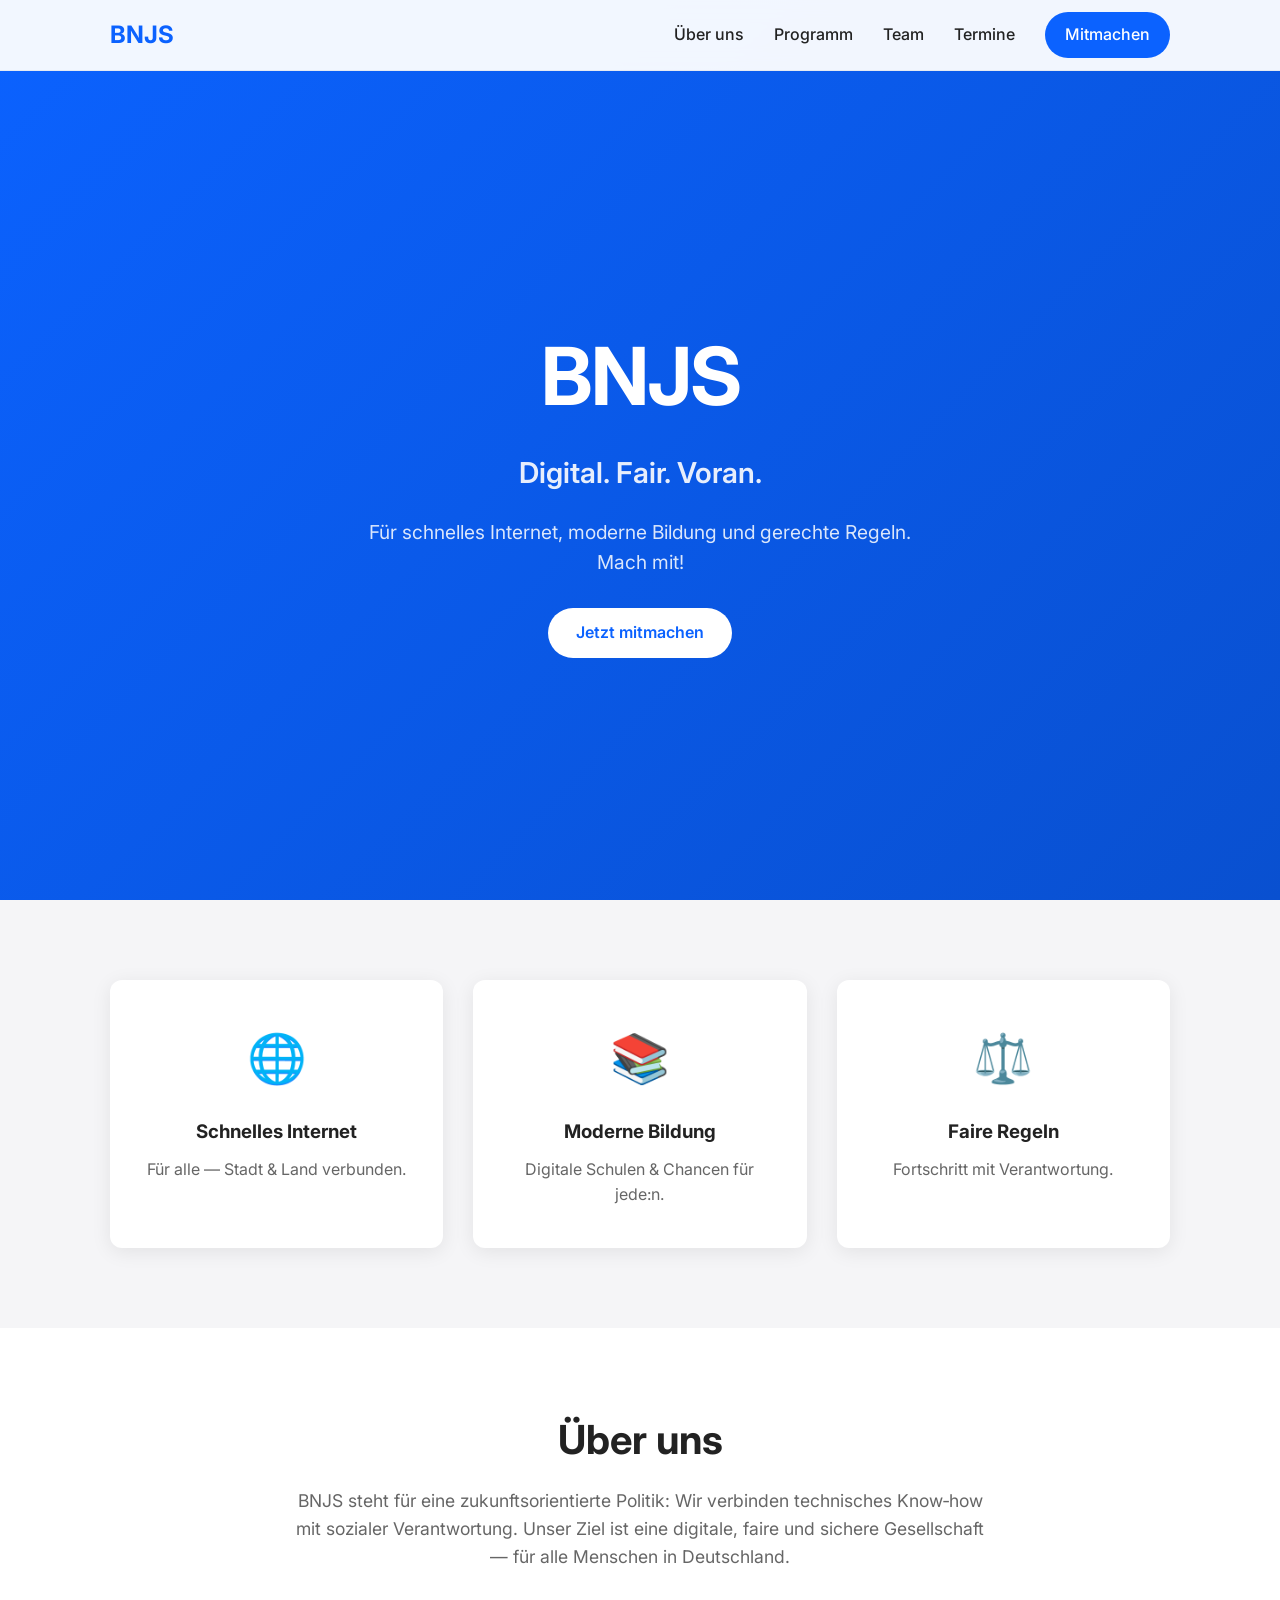
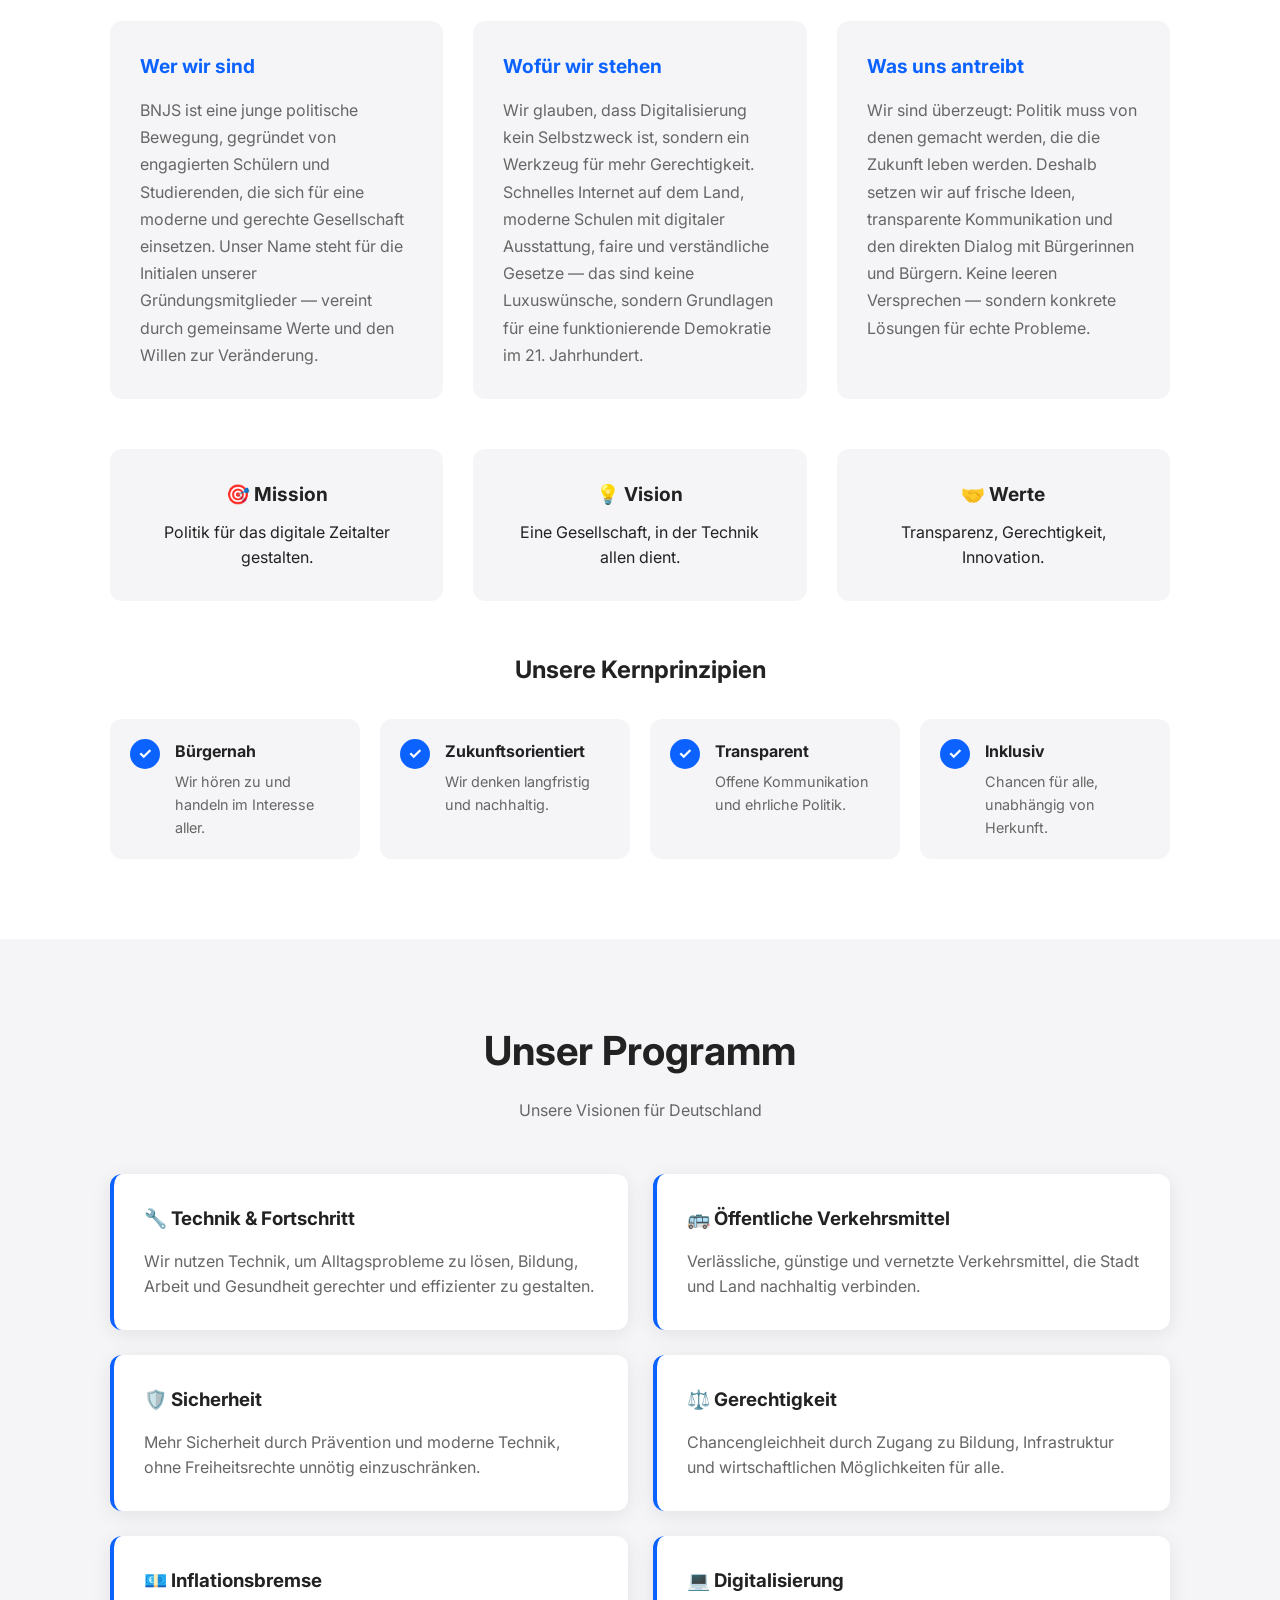
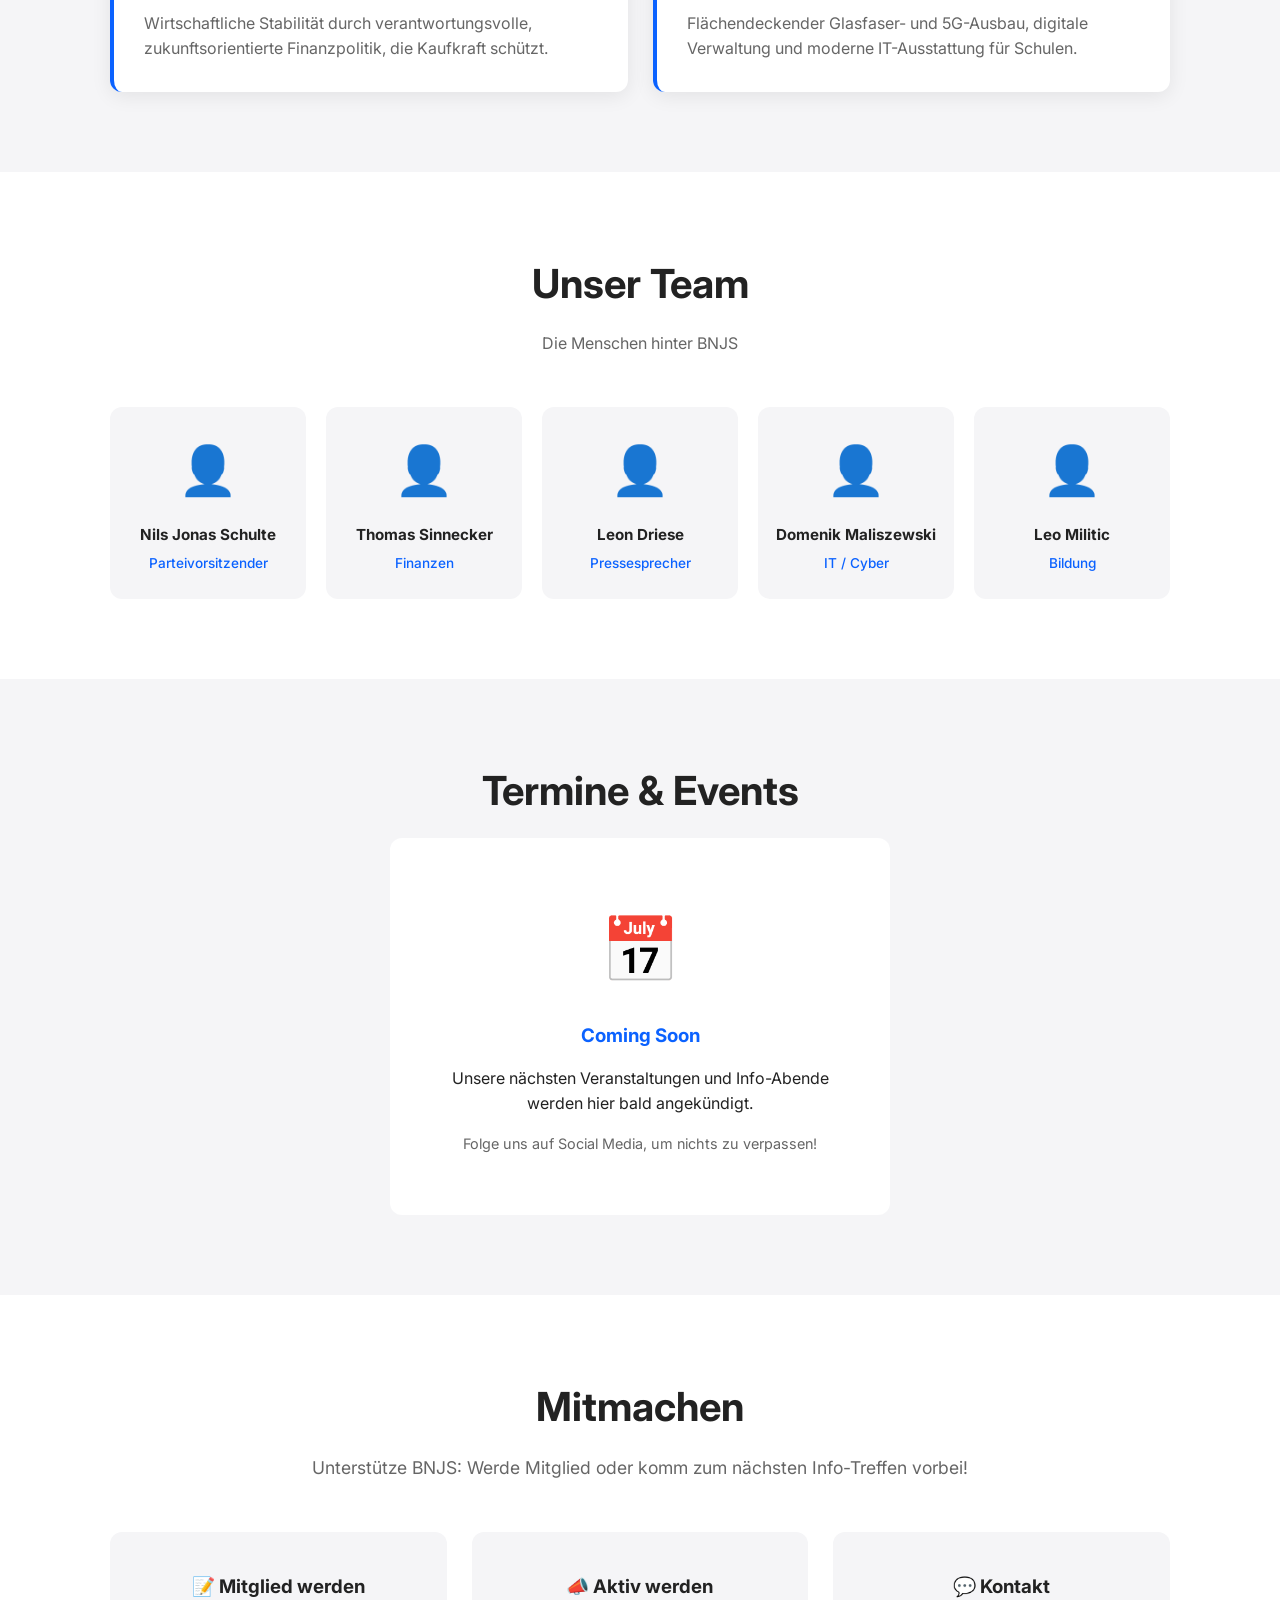
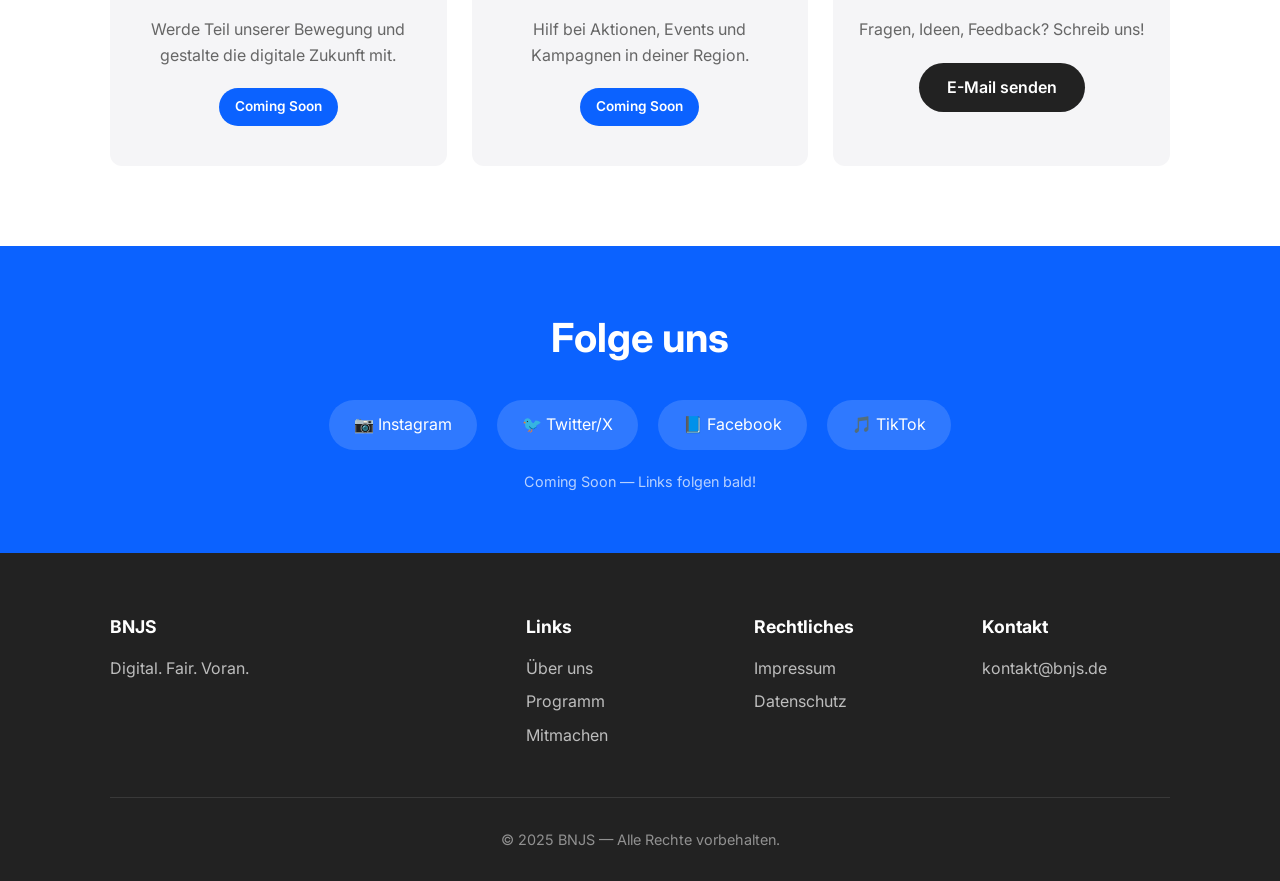
==== index.html @ 0838a693 "Initial commit: BNJS Website" ====
<!DOCTYPE html>
<html lang="de">
<head>
  <meta charset="UTF-8">
  <meta name="viewport" content="width=device-width, initial-scale=1.0">
  <title>BNJS — Digital. Fair. Voran. | Partei für digitale Chancen</title>
  <meta name="description" content="BNJS setzt sich für schnelles Internet, moderne Bildung und faire Regeln ein. Jetzt informieren und mitmachen.">
  <meta property="og:title" content="BNJS — Digital. Fair. Voran.">
  <meta property="og:description" content="Für schnelles Internet, moderne Schulen und faire Regeln. Mach mit!">
  <link rel="stylesheet" href="style.css">
  <link rel="preconnect" href="https://fonts.googleapis.com">
  <link href="https://fonts.googleapis.com/css2?family=Inter:wght@400;600;700&display=swap" rel="stylesheet">
</head>
<body>

  <!-- Navigation -->
  <nav class="navbar">
    <div class="container nav-container">
      <a href="#" class="logo">BNJS</a>
      <ul class="nav-links">
        <li><a href="#about">Über uns</a></li>
        <li><a href="#programm">Programm</a></li>
        <li><a href="#team">Team</a></li>
        <li><a href="#termine">Termine</a></li>
        <li><a href="#mitmachen" class="btn btn-nav">Mitmachen</a></li>
      </ul>
      <button class="mobile-menu-btn" aria-label="Menü">☰</button>
    </div>
  </nav>

  <!-- Hero -->
  <header class="hero" id="hero">
    <div class="container hero-content">
      <h1>BNJS</h1>
      <p class="tagline">Digital. Fair. Voran.</p>
      <p class="hero-text">Für schnelles Internet, moderne Bildung und gerechte Regeln.<br>Mach mit!</p>
      <a href="#mitmachen" class="btn btn-primary">Jetzt mitmachen</a>
    </div>
  </header>

  <!-- 3 Kernforderungen -->
  <section class="features" id="features">
    <div class="container">
      <div class="features-grid">
        <div class="feature-card">
          <div class="feature-icon">🌐</div>
          <h3>Schnelles Internet</h3>
          <p>Für alle — Stadt & Land verbunden.</p>
        </div>
        <div class="feature-card">
          <div class="feature-icon">📚</div>
          <h3>Moderne Bildung</h3>
          <p>Digitale Schulen & Chancen für jede:n.</p>
        </div>
        <div class="feature-card">
          <div class="feature-icon">⚖️</div>
          <h3>Faire Regeln</h3>
          <p>Fortschritt mit Verantwortung.</p>
        </div>
      </div>
    </div>
  </section>

  <!-- Über uns -->
  <section class="about" id="about">
    <div class="container">
      <h2>Über uns</h2>
      <p class="section-text">
        BNJS steht für eine zukunftsorientierte Politik: Wir verbinden technisches Know‑how mit sozialer Verantwortung. 
        Unser Ziel ist eine digitale, faire und sichere Gesellschaft — für alle Menschen in Deutschland.
      </p>
      
      <!-- Erweiterte Info -->
      <div class="about-extended">
        <div class="about-block">
          <h3>Wer wir sind</h3>
          <p>
            BNJS ist eine junge politische Bewegung, gegründet von engagierten Schülern und Studierenden, 
            die sich für eine moderne und gerechte Gesellschaft einsetzen. Unser Name steht für die Initialen 
            unserer Gründungsmitglieder — vereint durch gemeinsame Werte und den Willen zur Veränderung.
          </p>
        </div>
        <div class="about-block">
          <h3>Wofür wir stehen</h3>
          <p>
            Wir glauben, dass Digitalisierung kein Selbstzweck ist, sondern ein Werkzeug für mehr Gerechtigkeit. 
            Schnelles Internet auf dem Land, moderne Schulen mit digitaler Ausstattung, faire und verständliche Gesetze — 
            das sind keine Luxuswünsche, sondern Grundlagen für eine funktionierende Demokratie im 21. Jahrhundert.
          </p>
        </div>
        <div class="about-block">
          <h3>Was uns antreibt</h3>
          <p>
            Wir sind überzeugt: Politik muss von denen gemacht werden, die die Zukunft leben werden. 
            Deshalb setzen wir auf frische Ideen, transparente Kommunikation und den direkten Dialog mit 
            Bürgerinnen und Bürgern. Keine leeren Versprechen — sondern konkrete Lösungen für echte Probleme.
          </p>
        </div>
      </div>

      <div class="values-grid">
        <div class="value-item">
          <strong>🎯 Mission</strong>
          <p>Politik für das digitale Zeitalter gestalten.</p>
        </div>
        <div class="value-item">
          <strong>💡 Vision</strong>
          <p>Eine Gesellschaft, in der Technik allen dient.</p>
        </div>
        <div class="value-item">
          <strong>🤝 Werte</strong>
          <p>Transparenz, Gerechtigkeit, Innovation.</p>
        </div>
      </div>
      
      <!-- Kernprinzipien -->
      <div class="principles">
        <h3>Unsere Kernprinzipien</h3>
        <div class="principles-list">
          <div class="principle">
            <span class="principle-icon">✓</span>
            <div>
              <strong>Bürgernah</strong>
              <p>Wir hören zu und handeln im Interesse aller.</p>
            </div>
          </div>
          <div class="principle">
            <span class="principle-icon">✓</span>
            <div>
              <strong>Zukunftsorientiert</strong>
              <p>Wir denken langfristig und nachhaltig.</p>
            </div>
          </div>
          <div class="principle">
            <span class="principle-icon">✓</span>
            <div>
              <strong>Transparent</strong>
              <p>Offene Kommunikation und ehrliche Politik.</p>
            </div>
          </div>
          <div class="principle">
            <span class="principle-icon">✓</span>
            <div>
              <strong>Inklusiv</strong>
              <p>Chancen für alle, unabhängig von Herkunft.</p>
            </div>
          </div>
        </div>
      </div>
    </div>
  </section>

  <!-- Programm -->
  <section class="programm" id="programm">
    <div class="container">
      <h2>Unser Programm</h2>
      <p class="section-subtitle">Unsere Visionen für Deutschland</p>
      
      <div class="programm-grid">
        <div class="programm-card">
          <h3>🔧 Technik & Fortschritt</h3>
          <p>Wir nutzen Technik, um Alltagsprobleme zu lösen, Bildung, Arbeit und Gesundheit gerechter und effizienter zu gestalten.</p>
        </div>
        <div class="programm-card">
          <h3>🚌 Öffentliche Verkehrsmittel</h3>
          <p>Verlässliche, günstige und vernetzte Verkehrsmittel, die Stadt und Land nachhaltig verbinden.</p>
        </div>
        <div class="programm-card">
          <h3>🛡️ Sicherheit</h3>
          <p>Mehr Sicherheit durch Prävention und moderne Technik, ohne Freiheitsrechte unnötig einzuschränken.</p>
        </div>
        <div class="programm-card">
          <h3>⚖️ Gerechtigkeit</h3>
          <p>Chancengleichheit durch Zugang zu Bildung, Infrastruktur und wirtschaftlichen Möglichkeiten für alle.</p>
        </div>
        <div class="programm-card">
          <h3>💶 Inflationsbremse</h3>
          <p>Wirtschaftliche Stabilität durch verantwortungsvolle, zukunftsorientierte Finanzpolitik, die Kaufkraft schützt.</p>
        </div>
        <div class="programm-card">
          <h3>💻 Digitalisierung</h3>
          <p>Flächendeckender Glasfaser- und 5G-Ausbau, digitale Verwaltung und moderne IT-Ausstattung für Schulen.</p>
        </div>
      </div>
    </div>
  </section>

  <!-- Team -->
  <section class="team" id="team">
    <div class="container">
      <h2>Unser Team</h2>
      <p class="section-subtitle">Die Menschen hinter BNJS</p>
      
      <div class="team-grid">
        <div class="team-card">
          <div class="team-avatar">👤</div>
          <h4>Nils Jonas Schulte</h4>
          <p class="team-role">Parteivorsitzender</p>
        </div>
        <div class="team-card">
          <div class="team-avatar">👤</div>
          <h4>Thomas Sinnecker</h4>
          <p class="team-role">Finanzen</p>
        </div>
        <div class="team-card">
          <div class="team-avatar">👤</div>
          <h4>Leon Driese</h4>
          <p class="team-role">Pressesprecher</p>
        </div>
        <div class="team-card">
          <div class="team-avatar">👤</div>
          <h4>Domenik Maliszewski</h4>
          <p class="team-role">IT / Cyber</p>
        </div>
        <div class="team-card">
          <div class="team-avatar">👤</div>
          <h4>Leo Militic</h4>
          <p class="team-role">Bildung</p>
        </div>
      </div>
    </div>
  </section>

  <!-- Termine -->
  <section class="termine" id="termine">
    <div class="container">
      <h2>Termine & Events</h2>
      <div class="coming-soon">
        <div class="coming-soon-icon">📅</div>
        <h3>Coming Soon</h3>
        <p>Unsere nächsten Veranstaltungen und Info-Abende werden hier bald angekündigt.</p>
        <p class="hint">Folge uns auf Social Media, um nichts zu verpassen!</p>
      </div>
    </div>
  </section>

  <!-- Mitmachen -->
  <section class="mitmachen" id="mitmachen">
    <div class="container">
      <h2>Mitmachen</h2>
      <p class="section-text">Unterstütze BNJS: Werde Mitglied oder komm zum nächsten Info-Treffen vorbei!</p>
      
      <div class="mitmachen-grid">
        <div class="mitmachen-card">
          <h3>📝 Mitglied werden</h3>
          <p>Werde Teil unserer Bewegung und gestalte die digitale Zukunft mit.</p>
          <div class="coming-soon-badge">Coming Soon</div>
        </div>
        <div class="mitmachen-card">
          <h3>📣 Aktiv werden</h3>
          <p>Hilf bei Aktionen, Events und Kampagnen in deiner Region.</p>
          <div class="coming-soon-badge">Coming Soon</div>
        </div>
        <div class="mitmachen-card">
          <h3>💬 Kontakt</h3>
          <p>Fragen, Ideen, Feedback? Schreib uns!</p>
          <a href="mailto:kontakt@bnjs.de" class="btn btn-secondary">E-Mail senden</a>
        </div>
      </div>
    </div>
  </section>

  <!-- Social Media -->
  <section class="social" id="social">
    <div class="container">
      <h2>Folge uns</h2>
      <div class="social-links">
        <a href="#" class="social-link" title="Instagram">📷 Instagram</a>
        <a href="#" class="social-link" title="Twitter/X">🐦 Twitter/X</a>
        <a href="#" class="social-link" title="Facebook">📘 Facebook</a>
        <a href="#" class="social-link" title="TikTok">🎵 TikTok</a>
      </div>
      <p class="social-hint">Coming Soon — Links folgen bald!</p>
    </div>
  </section>

  <!-- Footer -->
  <footer class="footer">
    <div class="container">
      <div class="footer-grid">
        <div class="footer-col">
          <h4>BNJS</h4>
          <p>Digital. Fair. Voran.</p>
        </div>
        <div class="footer-col">
          <h4>Links</h4>
          <ul>
            <li><a href="#about">Über uns</a></li>
            <li><a href="#programm">Programm</a></li>
            <li><a href="#mitmachen">Mitmachen</a></li>
          </ul>
        </div>
        <div class="footer-col">
          <h4>Rechtliches</h4>
          <ul>
            <li><a href="#impressum">Impressum</a></li>
            <li><a href="#datenschutz">Datenschutz</a></li>
          </ul>
        </div>
        <div class="footer-col">
          <h4>Kontakt</h4>
          <p>kontakt@bnjs.de</p>
        </div>
      </div>
      <div class="footer-bottom">
        <p>© 2025 BNJS — Alle Rechte vorbehalten.</p>
      </div>
    </div>
  </footer>

  <script>
    // Simple mobile menu toggle
    document.querySelector('.mobile-menu-btn').addEventListener('click', function() {
      document.querySelector('.nav-links').classList.toggle('active');
    });

    // Smooth scroll for anchor links
    document.querySelectorAll('a[href^="#"]').forEach(anchor => {
      anchor.addEventListener('click', function (e) {
        e.preventDefault();
        const target = document.querySelector(this.getAttribute('href'));
        if (target) {
          target.scrollIntoView({ behavior: 'smooth' });
          document.querySelector('.nav-links').classList.remove('active');
        }
      });
    });
  </script>

</body>
</html>
---- style.css ----
/* BNJS Website Styles */

:root {
  --primary: #0B62FF;
  --primary-dark: #0950d0;
  --dark: #222222;
  --light: #ffffff;
  --gray: #f5f5f7;
  --gray-dark: #666666;
  --radius: 12px;
  --shadow: 0 4px 20px rgba(0, 0, 0, 0.08);
}

* {
  margin: 0;
  padding: 0;
  box-sizing: border-box;
}

html {
  scroll-behavior: smooth;
}

body {
  font-family: 'Inter', -apple-system, BlinkMacSystemFont, sans-serif;
  line-height: 1.6;
  color: var(--dark);
  background: var(--light);
}

.container {
  max-width: 1100px;
  margin: 0 auto;
  padding: 0 20px;
}

/* Navigation */
.navbar {
  position: fixed;
  top: 0;
  left: 0;
  right: 0;
  background: rgba(255, 255, 255, 0.95);
  backdrop-filter: blur(10px);
  z-index: 1000;
  border-bottom: 1px solid rgba(0, 0, 0, 0.05);
}

.nav-container {
  display: flex;
  justify-content: space-between;
  align-items: center;
  height: 70px;
}

.logo {
  font-size: 1.5rem;
  font-weight: 700;
  color: var(--primary);
  text-decoration: none;
}

.nav-links {
  display: flex;
  list-style: none;
  gap: 30px;
  align-items: center;
}

.nav-links a {
  text-decoration: none;
  color: var(--dark);
  font-weight: 500;
  transition: color 0.3s;
}

.nav-links a:hover {
  color: var(--primary);
}

.mobile-menu-btn {
  display: none;
  background: none;
  border: none;
  font-size: 1.5rem;
  cursor: pointer;
}

/* Buttons */
.btn {
  display: inline-block;
  padding: 12px 28px;
  border-radius: 50px;
  text-decoration: none;
  font-weight: 600;
  transition: all 0.3s;
  cursor: pointer;
  border: none;
}

.btn-primary {
  background: var(--primary);
  color: var(--light);
}

.btn-primary:hover {
  background: var(--primary-dark);
  transform: translateY(-2px);
}

.btn-secondary {
  background: var(--dark);
  color: var(--light);
}

.btn-secondary:hover {
  background: #333;
}

.btn-nav {
  padding: 10px 20px;
  background: var(--primary);
  color: var(--light) !important;
}

/* Hero */
.hero {
  min-height: 100vh;
  display: flex;
  align-items: center;
  justify-content: center;
  text-align: center;
  background: linear-gradient(135deg, #0B62FF 0%, #0950d0 100%);
  color: var(--light);
  padding-top: 70px;
}

.hero h1 {
  font-size: 5rem;
  font-weight: 700;
  margin-bottom: 10px;
  letter-spacing: -2px;
}

.tagline {
  font-size: 1.8rem;
  font-weight: 600;
  margin-bottom: 20px;
  opacity: 0.9;
}

.hero-text {
  font-size: 1.2rem;
  margin-bottom: 30px;
  opacity: 0.85;
}

.hero .btn-primary {
  background: var(--light);
  color: var(--primary);
}

.hero .btn-primary:hover {
  background: #f0f0f0;
}

/* Features */
.features {
  padding: 80px 0;
  background: var(--gray);
}

.features-grid {
  display: grid;
  grid-template-columns: repeat(3, 1fr);
  gap: 30px;
}

.feature-card {
  background: var(--light);
  padding: 40px 30px;
  border-radius: var(--radius);
  text-align: center;
  box-shadow: var(--shadow);
  transition: transform 0.3s;
}

.feature-card:hover {
  transform: translateY(-5px);
}

.feature-icon {
  font-size: 3rem;
  margin-bottom: 20px;
}

.feature-card h3 {
  margin-bottom: 10px;
  color: var(--dark);
}

.feature-card p {
  color: var(--gray-dark);
}

/* Sections */
section {
  padding: 80px 0;
}

section h2 {
  font-size: 2.5rem;
  text-align: center;
  margin-bottom: 15px;
  color: var(--dark);
}

.section-subtitle {
  text-align: center;
  color: var(--gray-dark);
  margin-bottom: 50px;
}

.section-text {
  text-align: center;
  max-width: 700px;
  margin: 0 auto 50px;
  color: var(--gray-dark);
  font-size: 1.1rem;
}

/* About */
.about {
  background: var(--light);
}

.values-grid {
  display: grid;
  grid-template-columns: repeat(3, 1fr);
  gap: 30px;
  margin-top: 40px;
}

.value-item {
  text-align: center;
  padding: 30px;
  background: var(--gray);
  border-radius: var(--radius);
}

.value-item strong {
  display: block;
  font-size: 1.2rem;
  margin-bottom: 10px;
}

/* About Extended */
.about-extended {
  display: grid;
  grid-template-columns: repeat(3, 1fr);
  gap: 30px;
  margin: 50px 0;
}

.about-block {
  background: var(--gray);
  padding: 30px;
  border-radius: var(--radius);
}

.about-block h3 {
  color: var(--primary);
  margin-bottom: 15px;
  font-size: 1.2rem;
}

.about-block p {
  color: var(--gray-dark);
  line-height: 1.7;
}

/* Principles */
.principles {
  margin-top: 50px;
  text-align: center;
}

.principles h3 {
  font-size: 1.5rem;
  margin-bottom: 30px;
  color: var(--dark);
}

.principles-list {
  display: grid;
  grid-template-columns: repeat(4, 1fr);
  gap: 20px;
}

.principle {
  display: flex;
  align-items: flex-start;
  gap: 15px;
  text-align: left;
  padding: 20px;
  background: var(--gray);
  border-radius: var(--radius);
}

.principle-icon {
  background: var(--primary);
  color: white;
  width: 30px;
  height: 30px;
  border-radius: 50%;
  display: flex;
  align-items: center;
  justify-content: center;
  flex-shrink: 0;
  font-weight: bold;
}

.principle strong {
  display: block;
  margin-bottom: 5px;
  color: var(--dark);
}

.principle p {
  color: var(--gray-dark);
  font-size: 0.9rem;
  margin: 0;
}

/* Programm */
.programm {
  background: var(--gray);
}

.programm-grid {
  display: grid;
  grid-template-columns: repeat(2, 1fr);
  gap: 25px;
}

.programm-card {
  background: var(--light);
  padding: 30px;
  border-radius: var(--radius);
  box-shadow: var(--shadow);
  border-left: 4px solid var(--primary);
}

.programm-card h3 {
  margin-bottom: 15px;
  color: var(--dark);
}

.programm-card p {
  color: var(--gray-dark);
}

/* Team */
.team {
  background: var(--light);
}

.team-grid {
  display: grid;
  grid-template-columns: repeat(5, 1fr);
  gap: 20px;
}

.team-card {
  text-align: center;
  padding: 25px 15px;
  background: var(--gray);
  border-radius: var(--radius);
}

.team-avatar {
  font-size: 3rem;
  margin-bottom: 15px;
}

.team-card h4 {
  font-size: 0.95rem;
  margin-bottom: 5px;
}

.team-role {
  color: var(--primary);
  font-size: 0.85rem;
  font-weight: 500;
}

/* Termine */
.termine {
  background: var(--gray);
}

.coming-soon {
  text-align: center;
  padding: 60px 40px;
  background: var(--light);
  border-radius: var(--radius);
  max-width: 500px;
  margin: 0 auto;
}

.coming-soon-icon {
  font-size: 4rem;
  margin-bottom: 20px;
}

.coming-soon h3 {
  color: var(--primary);
  margin-bottom: 15px;
}

.hint {
  margin-top: 15px;
  font-size: 0.9rem;
  color: var(--gray-dark);
}

/* Mitmachen */
.mitmachen {
  background: var(--light);
}

.mitmachen-grid {
  display: grid;
  grid-template-columns: repeat(3, 1fr);
  gap: 25px;
}

.mitmachen-card {
  text-align: center;
  padding: 40px 25px;
  background: var(--gray);
  border-radius: var(--radius);
}

.mitmachen-card h3 {
  margin-bottom: 15px;
}

.mitmachen-card p {
  color: var(--gray-dark);
  margin-bottom: 20px;
}

.coming-soon-badge {
  display: inline-block;
  padding: 8px 16px;
  background: var(--primary);
  color: var(--light);
  border-radius: 20px;
  font-size: 0.85rem;
  font-weight: 600;
}

/* Social */
.social {
  background: var(--primary);
  color: var(--light);
  text-align: center;
  padding: 60px 0;
}

.social h2 {
  color: var(--light);
  margin-bottom: 30px;
}

.social-links {
  display: flex;
  justify-content: center;
  gap: 20px;
  flex-wrap: wrap;
}

.social-link {
  display: inline-block;
  padding: 12px 25px;
  background: rgba(255, 255, 255, 0.15);
  color: var(--light);
  text-decoration: none;
  border-radius: 50px;
  transition: background 0.3s;
}

.social-link:hover {
  background: rgba(255, 255, 255, 0.25);
}

.social-hint {
  margin-top: 20px;
  opacity: 0.7;
  font-size: 0.9rem;
}

/* Footer */
.footer {
  background: var(--dark);
  color: var(--light);
  padding: 60px 0 30px;
}

.footer-grid {
  display: grid;
  grid-template-columns: 2fr 1fr 1fr 1fr;
  gap: 40px;
  margin-bottom: 40px;
}

.footer-col h4 {
  margin-bottom: 15px;
  font-size: 1.1rem;
}

.footer-col ul {
  list-style: none;
}

.footer-col li {
  margin-bottom: 8px;
}

.footer-col a {
  color: rgba(255, 255, 255, 0.7);
  text-decoration: none;
  transition: color 0.3s;
}

.footer-col a:hover {
  color: var(--light);
}

.footer-col p {
  color: rgba(255, 255, 255, 0.7);
}

.footer-bottom {
  text-align: center;
  padding-top: 30px;
  border-top: 1px solid rgba(255, 255, 255, 0.1);
}

.footer-bottom p {
  color: rgba(255, 255, 255, 0.5);
  font-size: 0.9rem;
}

/* Responsive */
@media (max-width: 900px) {
  .features-grid,
  .values-grid,
  .mitmachen-grid {
    grid-template-columns: 1fr;
  }
  
  .programm-grid {
    grid-template-columns: 1fr;
  }
  
  .team-grid {
    grid-template-columns: repeat(2, 1fr);
  }
  
  .footer-grid {
    grid-template-columns: 1fr 1fr;
  }
  
  .about-extended {
    grid-template-columns: 1fr;
  }
  
  .principles-list {
    grid-template-columns: repeat(2, 1fr);
  }
}

@media (max-width: 600px) {
  .hero h1 {
    font-size: 3rem;
  }
  
  .tagline {
    font-size: 1.3rem;
  }
  
  .nav-links {
    display: none;
    position: absolute;
    top: 70px;
    left: 0;
    right: 0;
    background: var(--light);
    flex-direction: column;
    padding: 20px;
    gap: 15px;
    box-shadow: var(--shadow);
  }
  
  .nav-links.active {
    display: flex;
  }
  
  .mobile-menu-btn {
    display: block;
  }
  
  .team-grid {
    grid-template-columns: 1fr;
  }
  
  .footer-grid {
    grid-template-columns: 1fr;
    text-align: center;
  }
  
  .principles-list {
    grid-template-columns: 1fr;
  }
  
  section h2 {
    font-size: 2rem;
  }
}
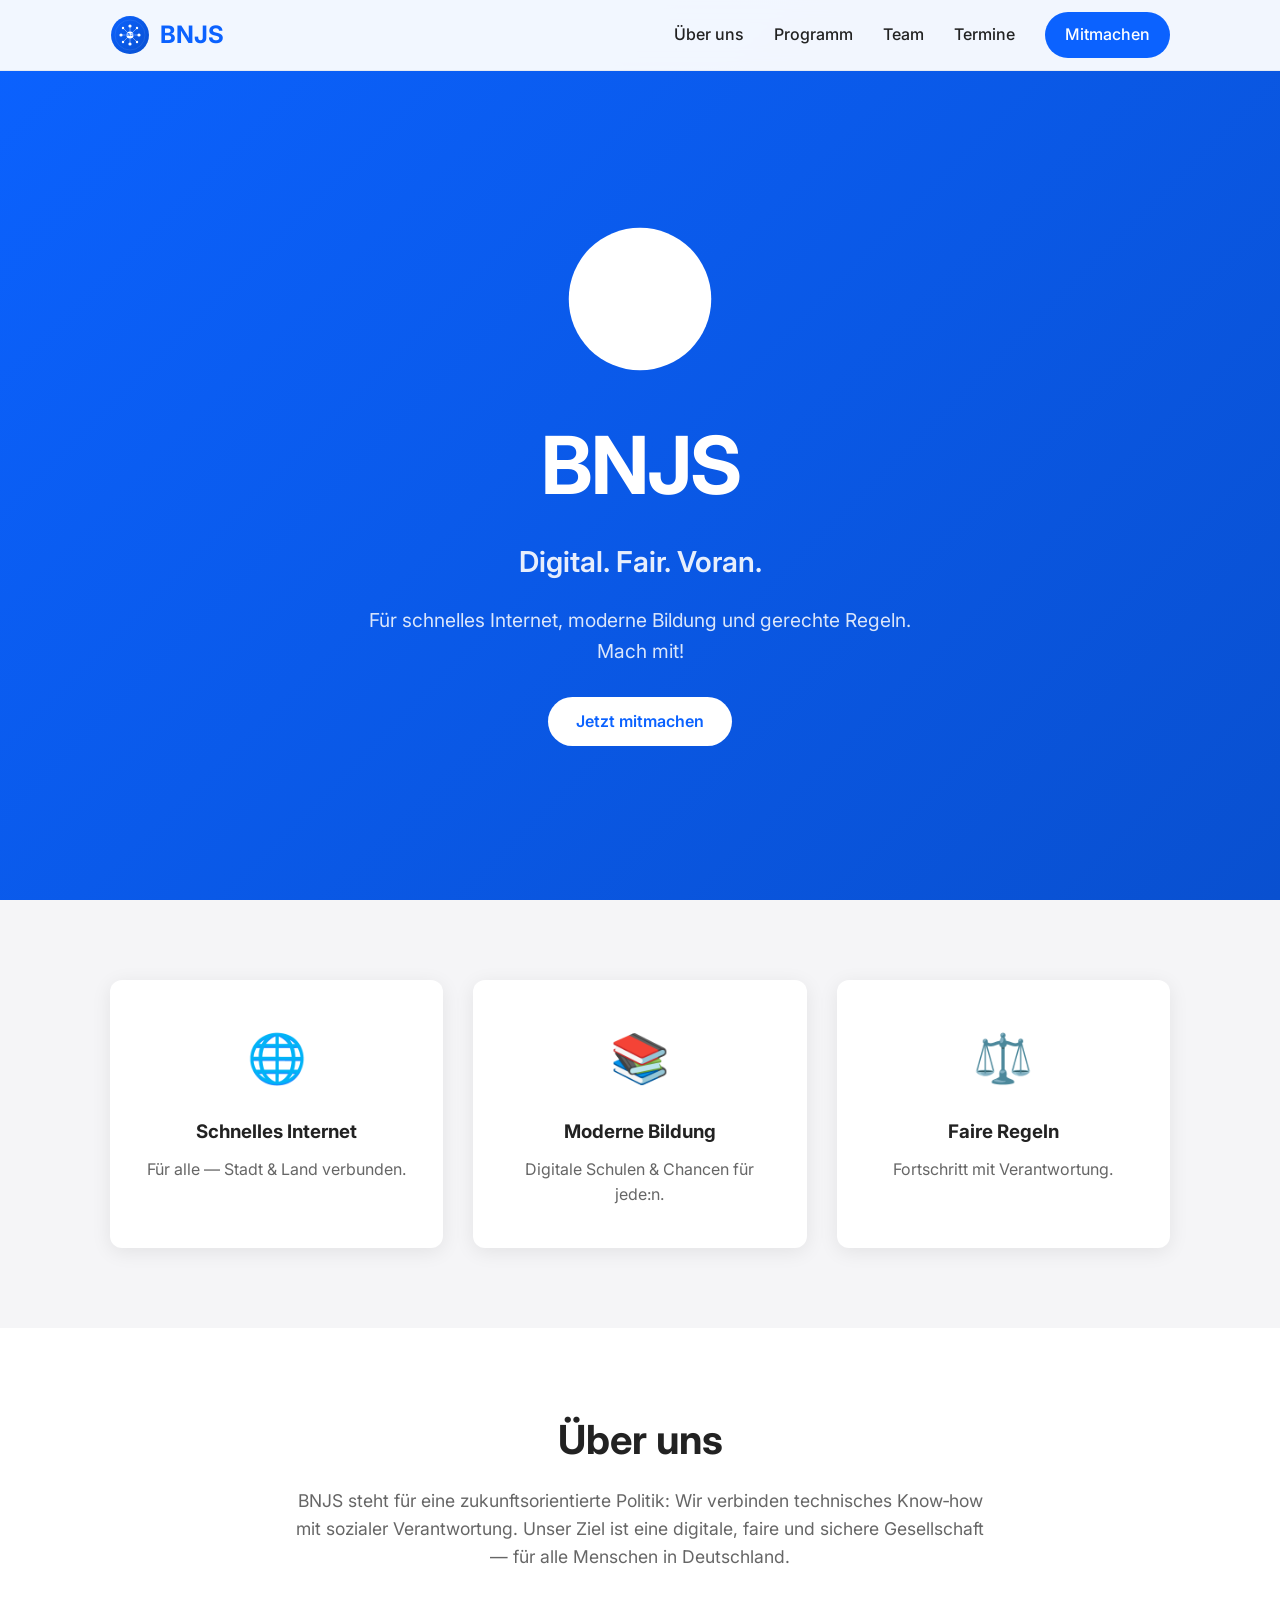
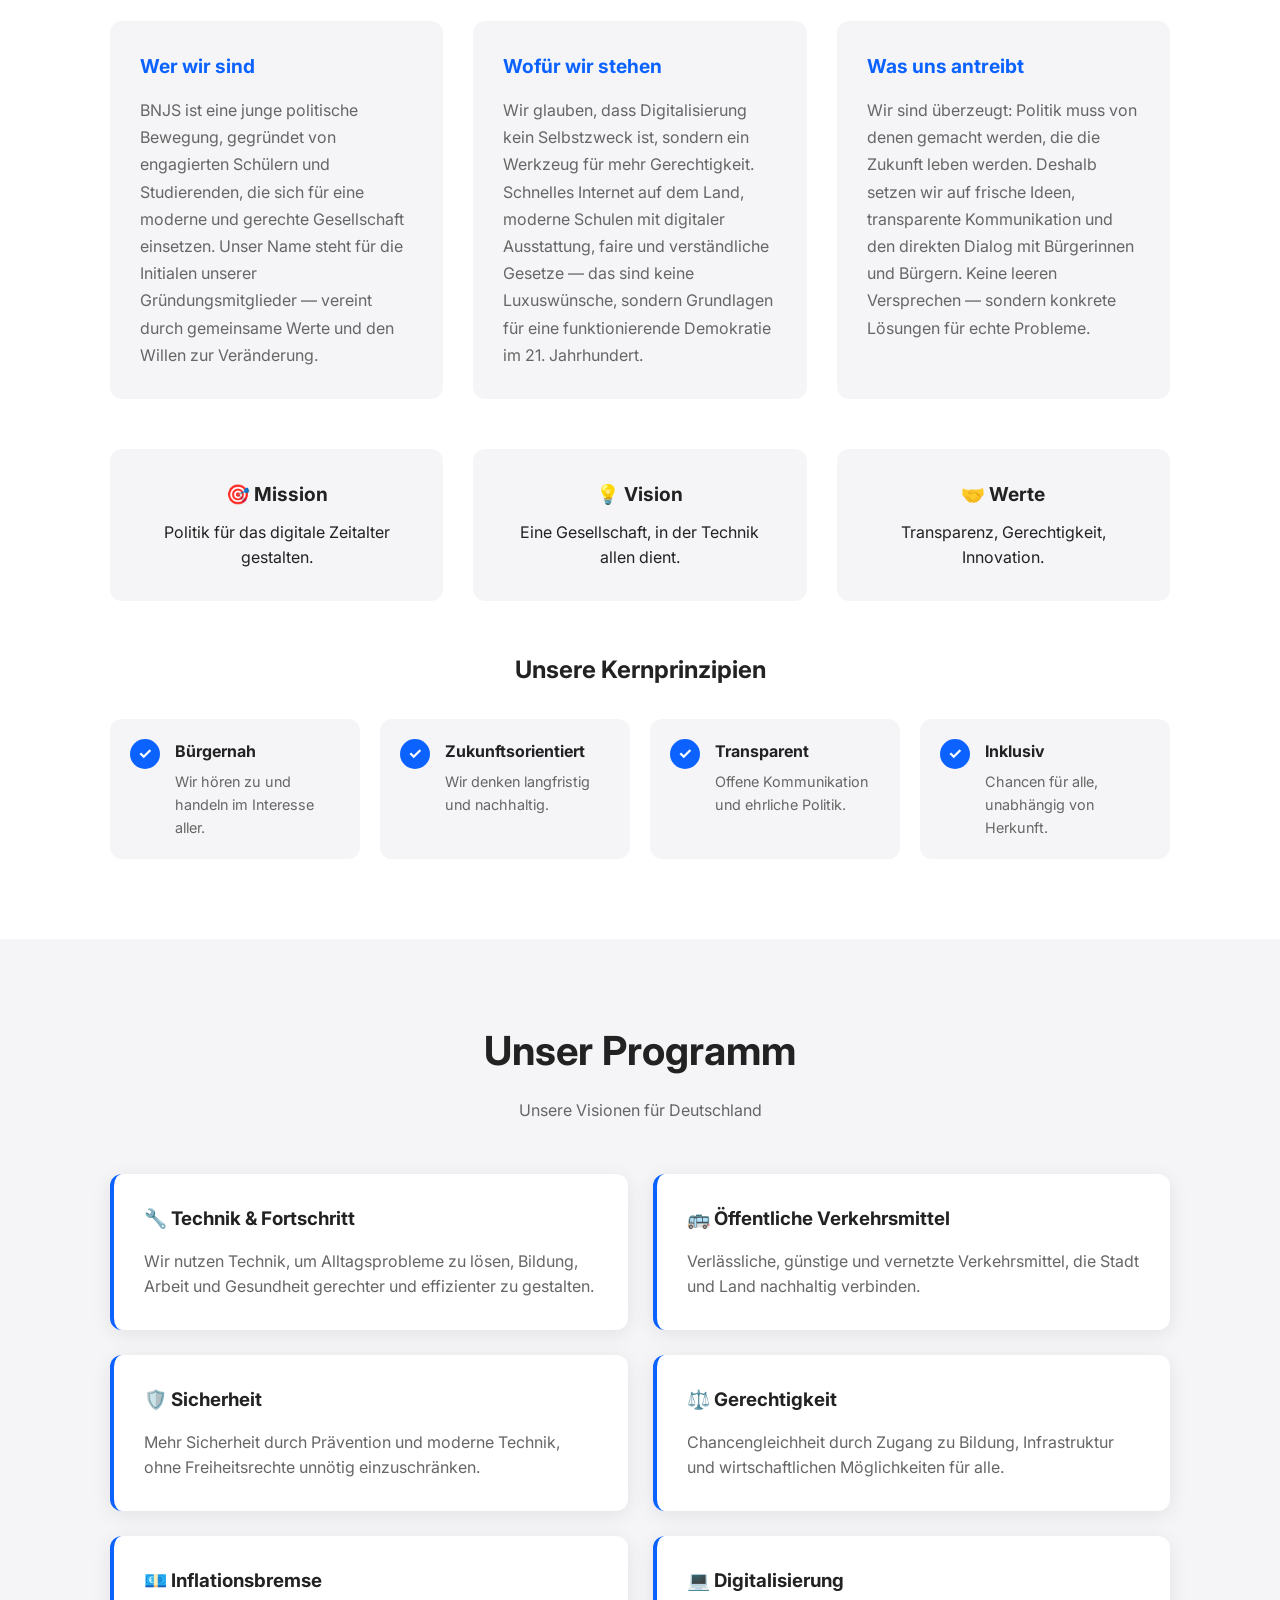
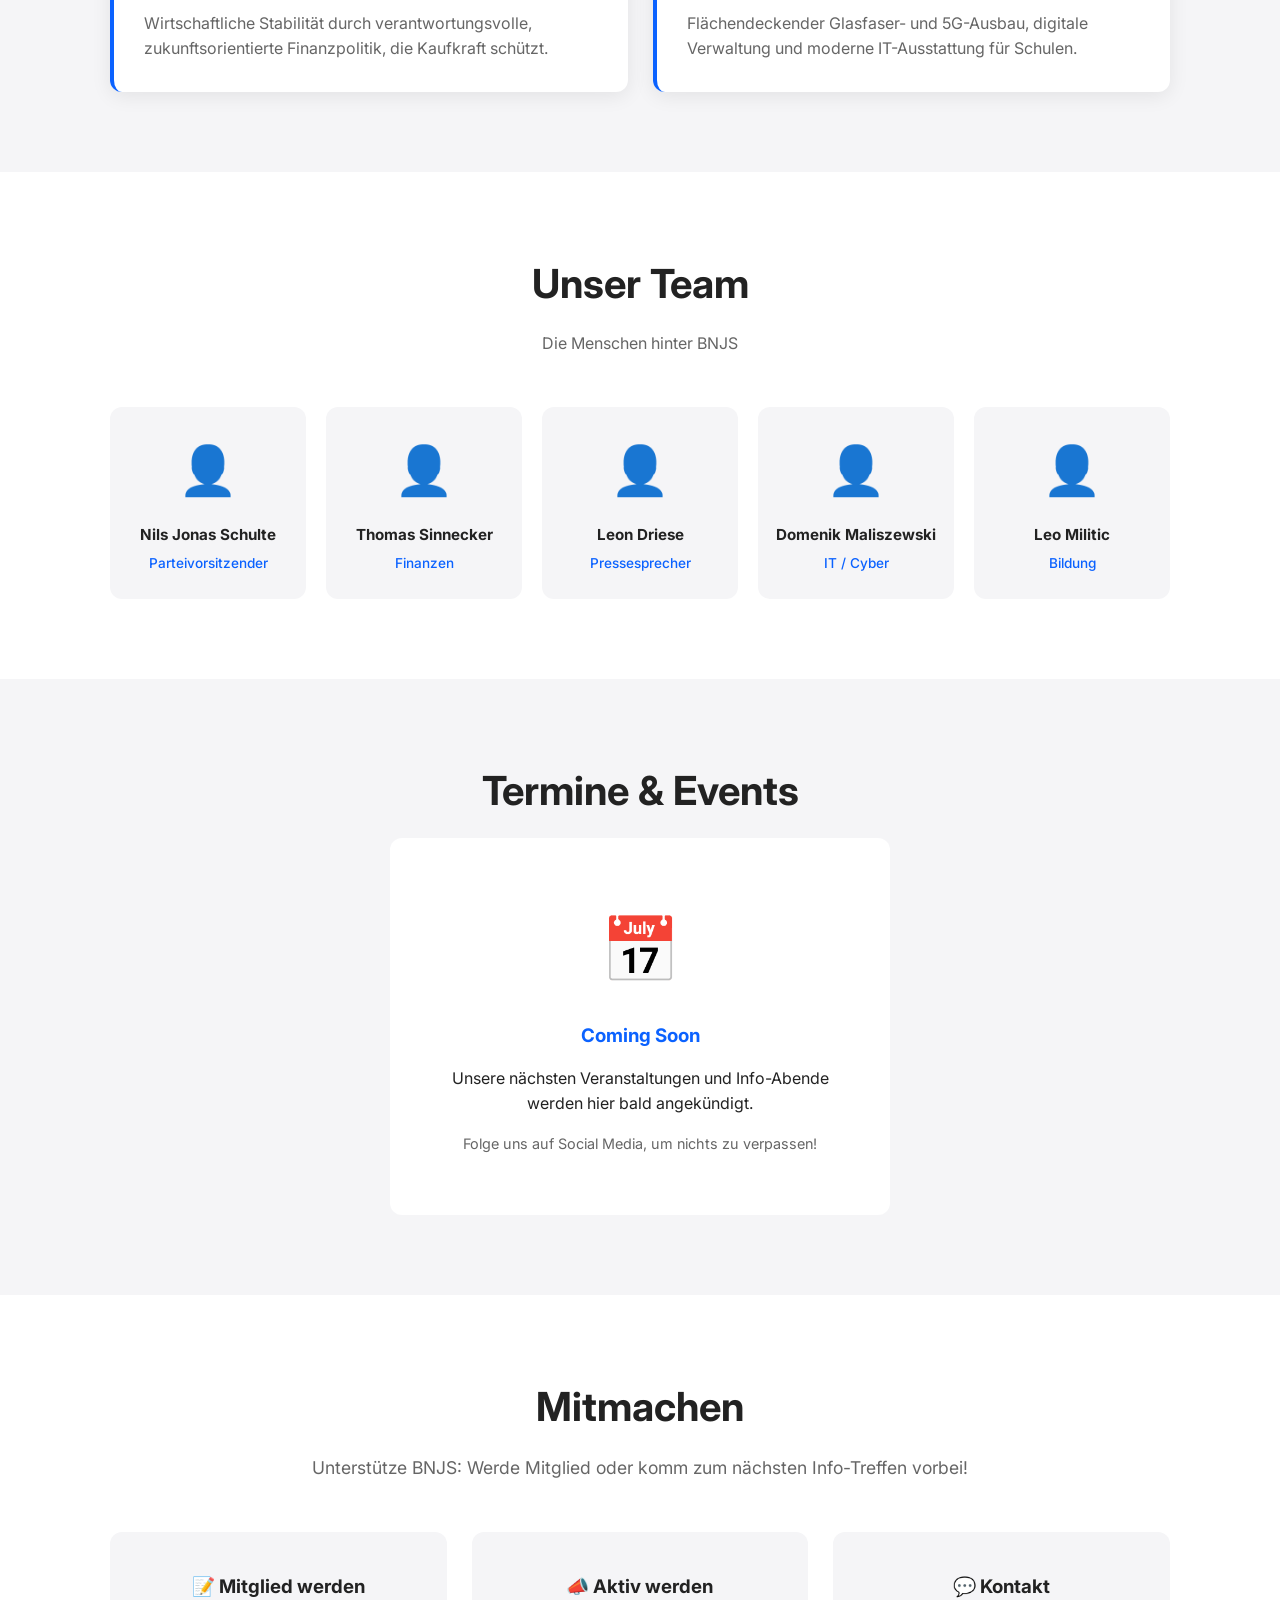
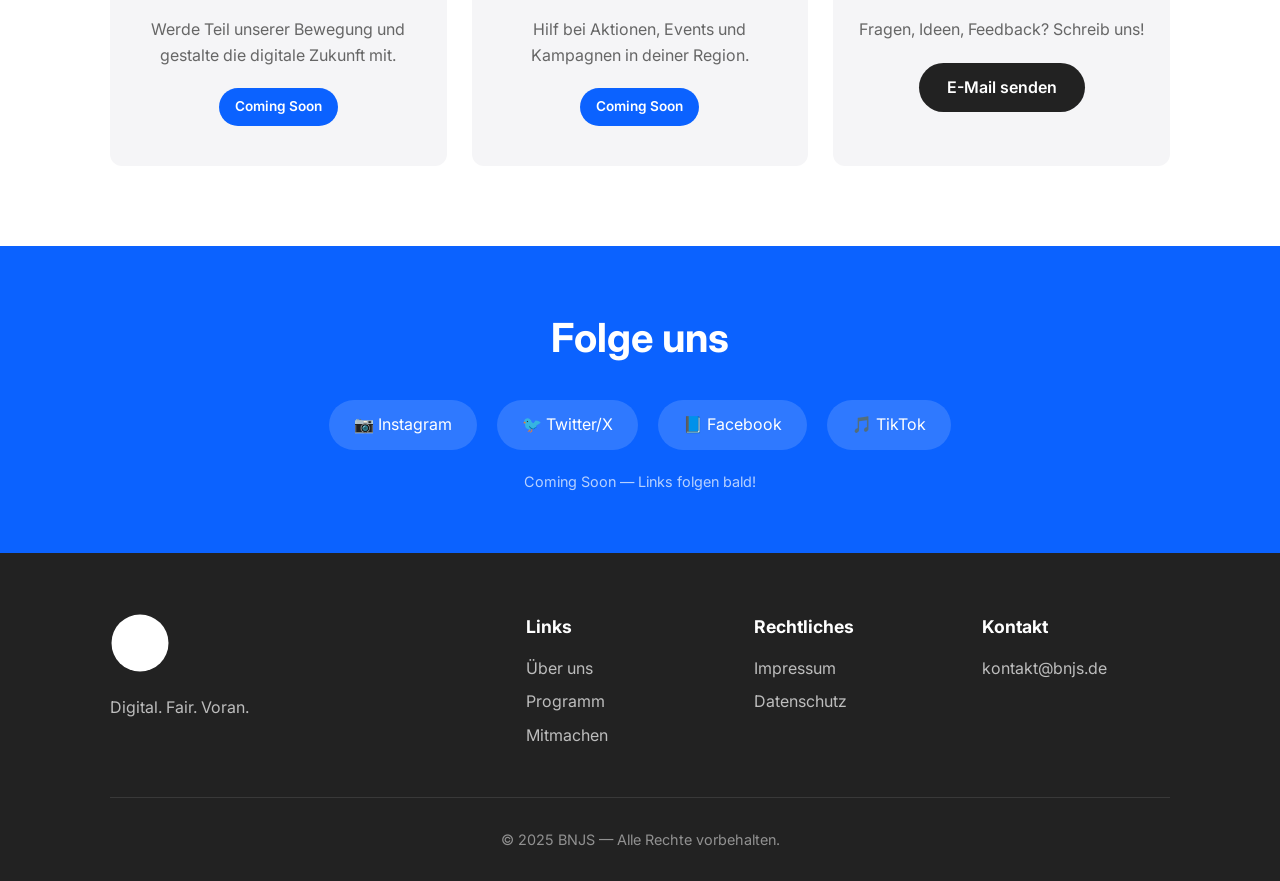
==== commit 0730212f: "Add BNJS logo to website" ====
--- a/index.html
+++ b/index.html
@@ -16,7 +16,10 @@
   <!-- Navigation -->
   <nav class="navbar">
     <div class="container nav-container">
-      <a href="#" class="logo">BNJS</a>
+      <a href="#" class="logo">
+        <img src="logo.svg" alt="BNJS Logo" class="logo-img">
+        <span>BNJS</span>
+      </a>
       <ul class="nav-links">
         <li><a href="#about">Über uns</a></li>
         <li><a href="#programm">Programm</a></li>
@@ -31,6 +34,7 @@
   <!-- Hero -->
   <header class="hero" id="hero">
     <div class="container hero-content">
+      <img src="logo.svg" alt="BNJS Logo" class="hero-logo">
       <h1>BNJS</h1>
       <p class="tagline">Digital. Fair. Voran.</p>
       <p class="hero-text">Für schnelles Internet, moderne Bildung und gerechte Regeln.<br>Mach mit!</p>
@@ -279,7 +283,7 @@
     <div class="container">
       <div class="footer-grid">
         <div class="footer-col">
-          <h4>BNJS</h4>
+          <img src="logo.svg" alt="BNJS Logo" class="footer-logo">
           <p>Digital. Fair. Voran.</p>
         </div>
         <div class="footer-col">
--- a/style.css
+++ b/style.css
@@ -58,6 +58,28 @@
   font-weight: 700;
   color: var(--primary);
   text-decoration: none;
+  display: flex;
+  align-items: center;
+  gap: 10px;
+}
+
+.logo-img {
+  width: 40px;
+  height: 40px;
+}
+
+.hero-logo {
+  width: 150px;
+  height: 150px;
+  margin-bottom: 20px;
+  filter: brightness(0) invert(1);
+}
+
+.footer-logo {
+  width: 60px;
+  height: 60px;
+  margin-bottom: 15px;
+  filter: brightness(0) invert(1);
 }
 
 .nav-links {
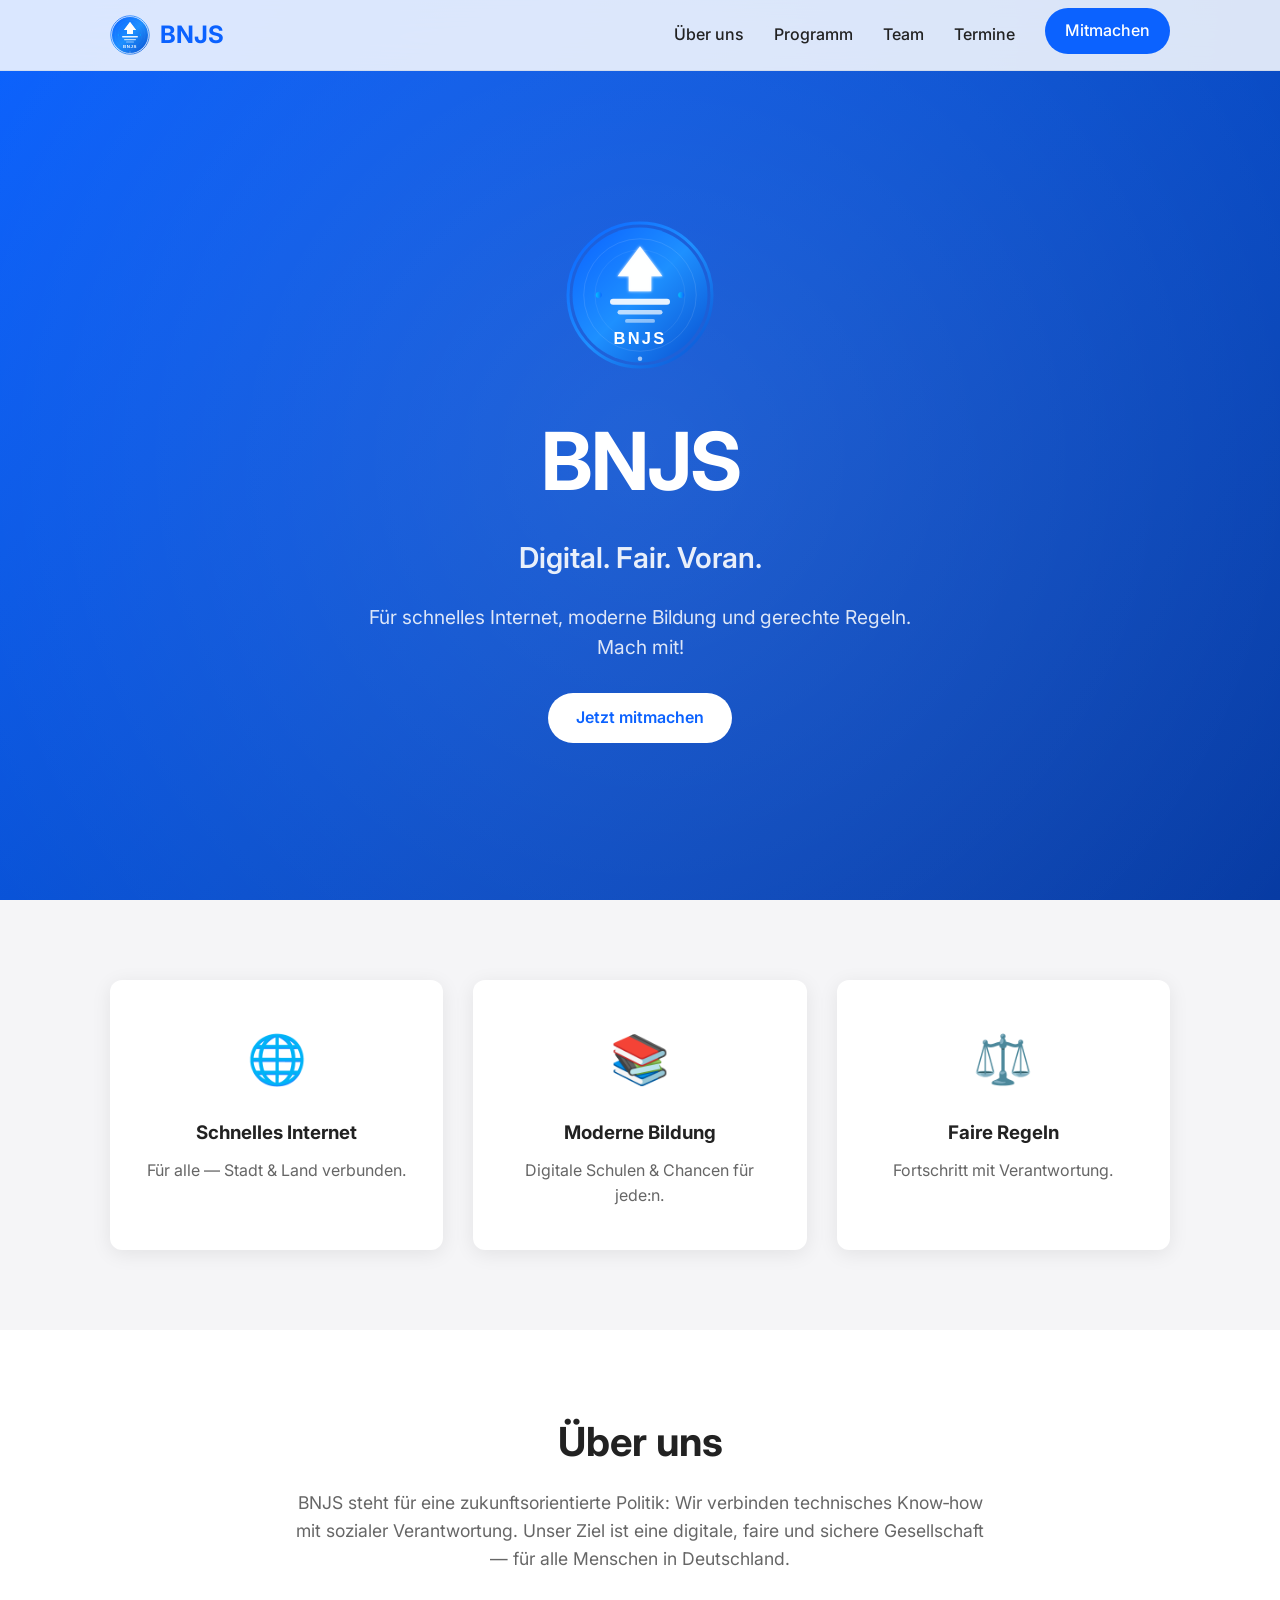
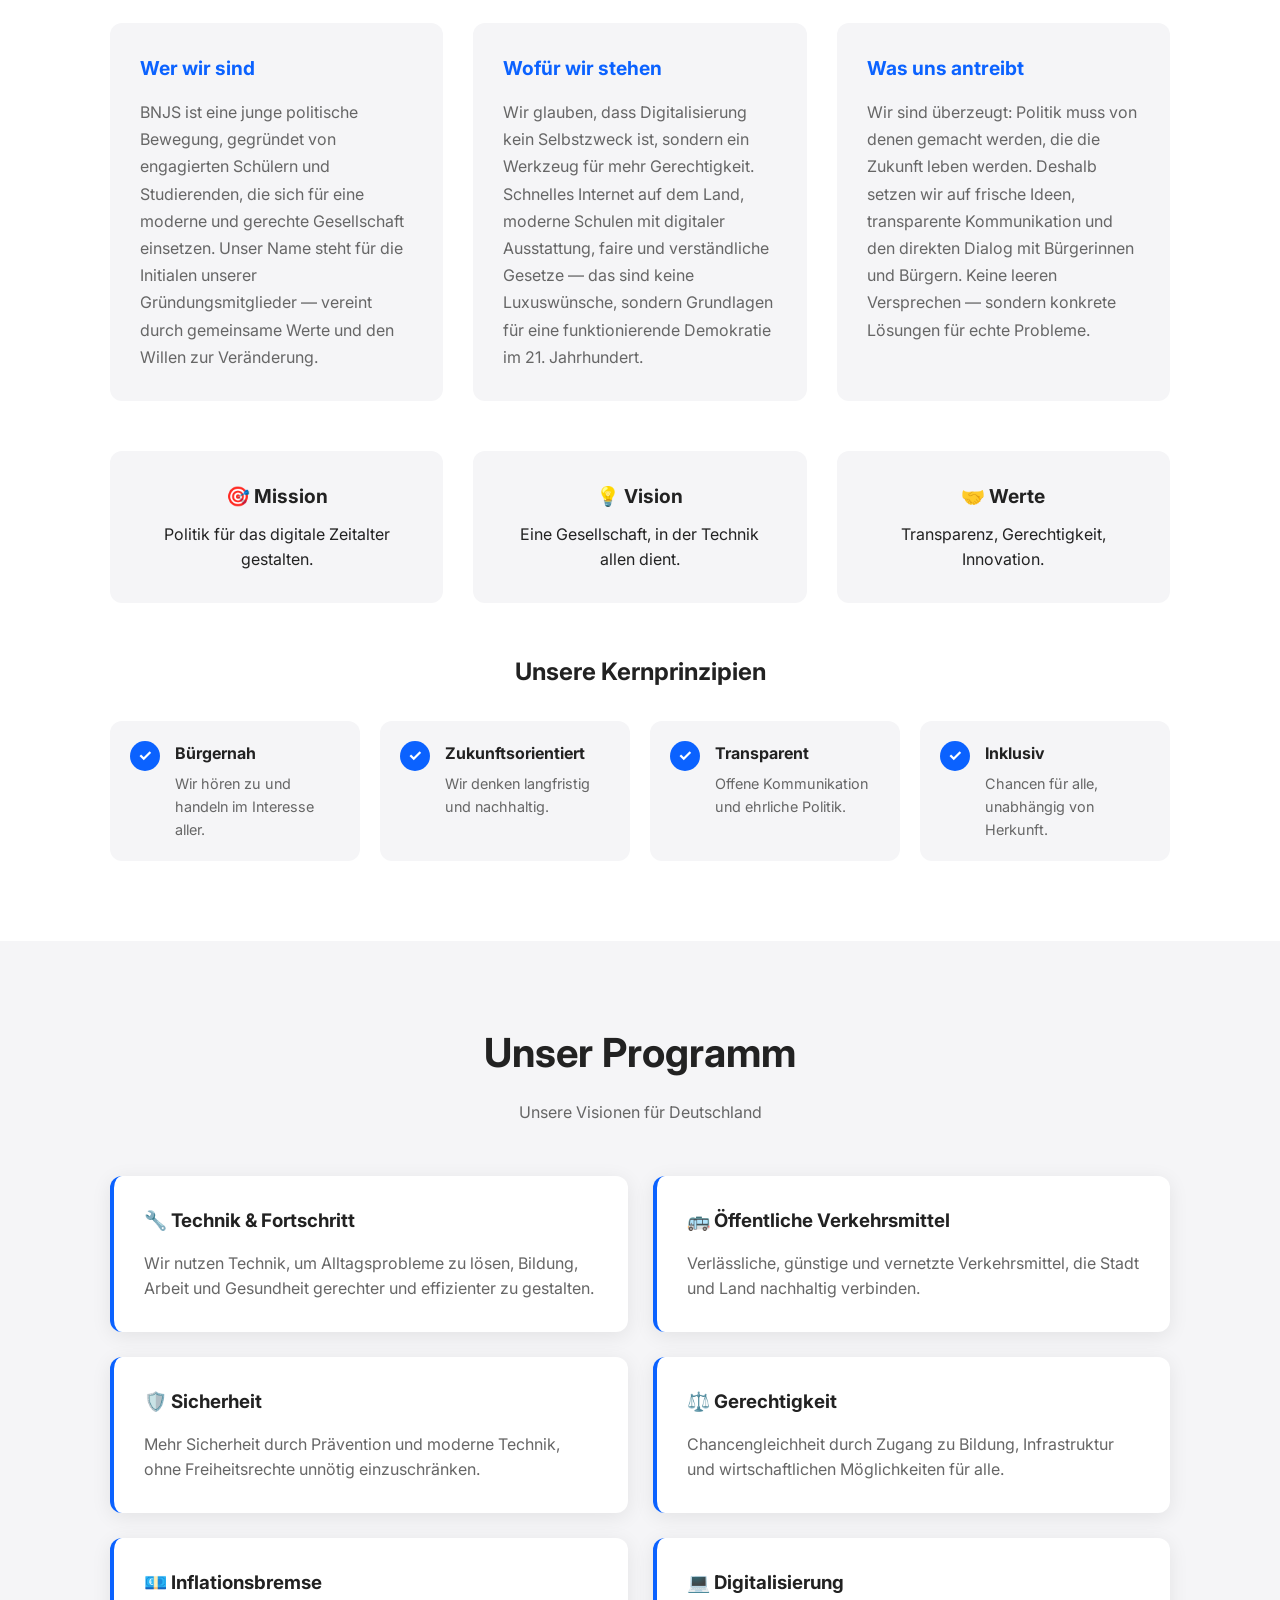
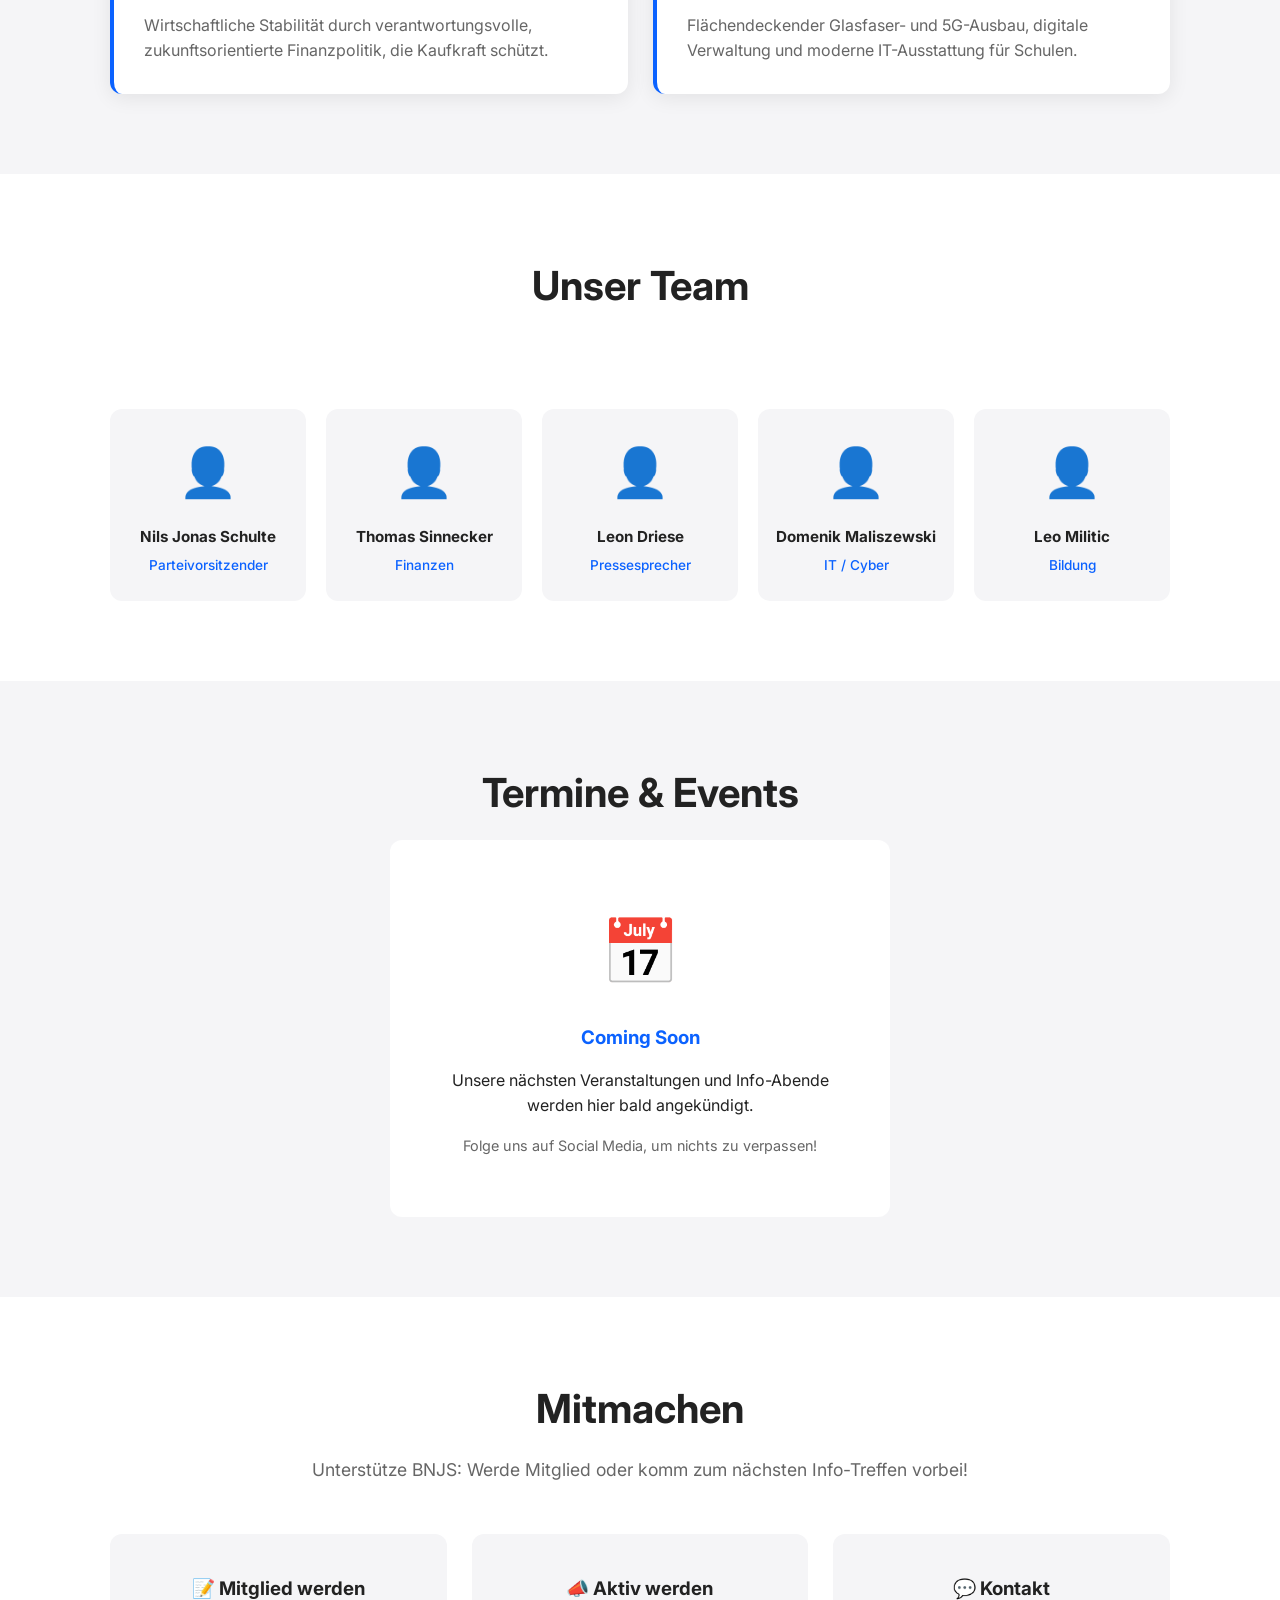
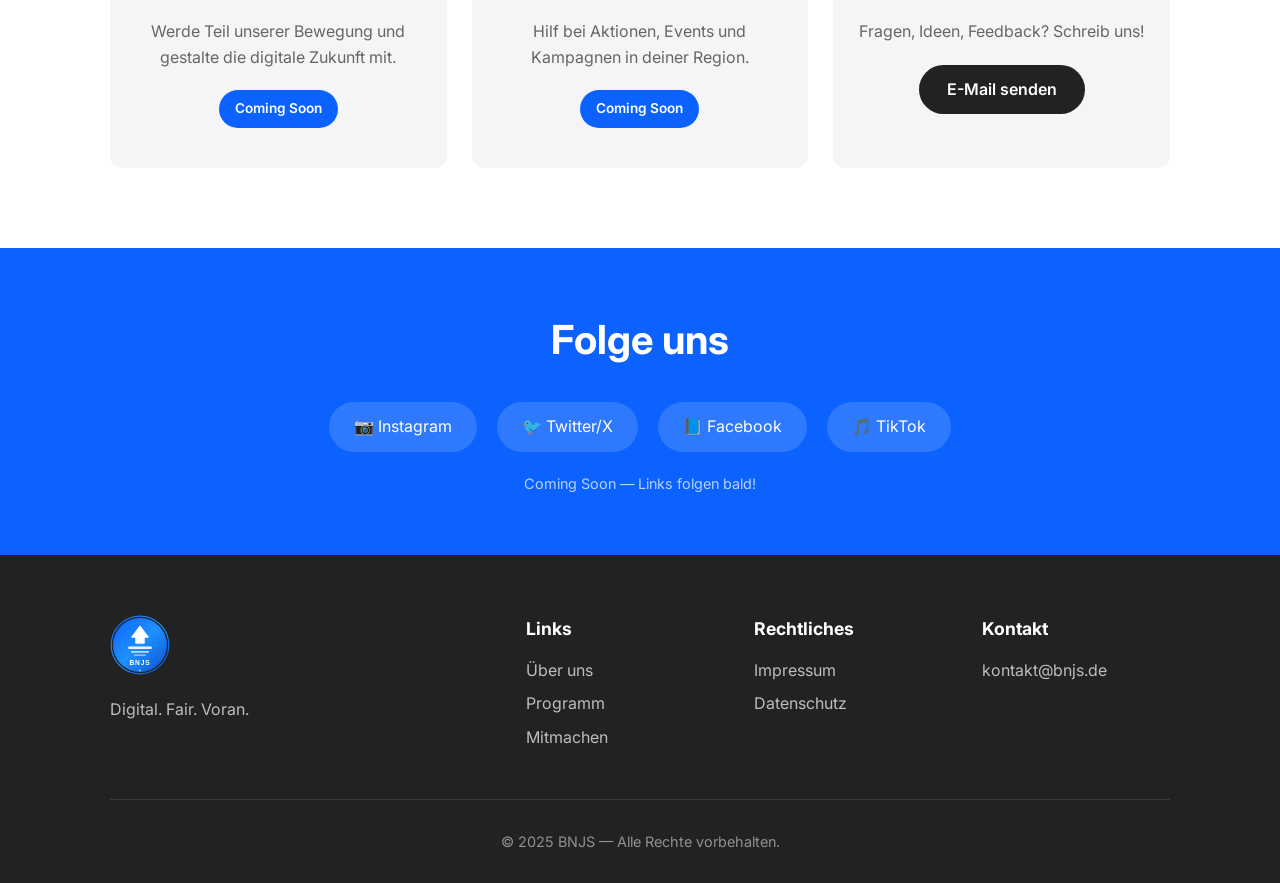
==== commit adff4e88: "Add BNJS website with presentation scripts and improvements" ====
--- a/index.html
+++ b/index.html
@@ -13,8 +13,21 @@
 </head>
 <body>
 
+  <!-- Loading Animation -->
+  <div class="loader" id="loader">
+    <div class="loader-content">
+      <div class="loader-logo">BNJS</div>
+    </div>
+  </div>
+
+  <!-- Scroll Progress Bar -->
+  <div class="scroll-progress" id="scrollProgress"></div>
+
+  <!-- Back to Top Button -->
+  <button class="back-to-top" id="backToTop" aria-label="Nach oben">↑</button>
+
   <!-- Navigation -->
-  <nav class="navbar">
+  <nav class="navbar" id="navbar">
     <div class="container nav-container">
       <a href="#" class="logo">
         <img src="logo.svg" alt="BNJS Logo" class="logo-img">
@@ -46,17 +59,17 @@
   <section class="features" id="features">
     <div class="container">
       <div class="features-grid">
-        <div class="feature-card">
+        <div class="feature-card fade-in">
           <div class="feature-icon">🌐</div>
           <h3>Schnelles Internet</h3>
           <p>Für alle — Stadt & Land verbunden.</p>
         </div>
-        <div class="feature-card">
+        <div class="feature-card fade-in">
           <div class="feature-icon">📚</div>
           <h3>Moderne Bildung</h3>
           <p>Digitale Schulen & Chancen für jede:n.</p>
         </div>
-        <div class="feature-card">
+        <div class="feature-card fade-in">
           <div class="feature-icon">⚖️</div>
           <h3>Faire Regeln</h3>
           <p>Fortschritt mit Verantwortung.</p>
@@ -68,15 +81,15 @@
   <!-- Über uns -->
   <section class="about" id="about">
     <div class="container">
-      <h2>Über uns</h2>
-      <p class="section-text">
+      <h2 class="fade-in">Über uns</h2>
+      <p class="section-text fade-in">
         BNJS steht für eine zukunftsorientierte Politik: Wir verbinden technisches Know‑how mit sozialer Verantwortung. 
         Unser Ziel ist eine digitale, faire und sichere Gesellschaft — für alle Menschen in Deutschland.
       </p>
       
       <!-- Erweiterte Info -->
       <div class="about-extended">
-        <div class="about-block">
+        <div class="about-block fade-in-left">
           <h3>Wer wir sind</h3>
           <p>
             BNJS ist eine junge politische Bewegung, gegründet von engagierten Schülern und Studierenden, 
@@ -84,7 +97,7 @@
             unserer Gründungsmitglieder — vereint durch gemeinsame Werte und den Willen zur Veränderung.
           </p>
         </div>
-        <div class="about-block">
+        <div class="about-block fade-in">
           <h3>Wofür wir stehen</h3>
           <p>
             Wir glauben, dass Digitalisierung kein Selbstzweck ist, sondern ein Werkzeug für mehr Gerechtigkeit. 
@@ -92,7 +105,7 @@
             das sind keine Luxuswünsche, sondern Grundlagen für eine funktionierende Demokratie im 21. Jahrhundert.
           </p>
         </div>
-        <div class="about-block">
+        <div class="about-block fade-in-right">
           <h3>Was uns antreibt</h3>
           <p>
             Wir sind überzeugt: Politik muss von denen gemacht werden, die die Zukunft leben werden. 
@@ -103,15 +116,15 @@
       </div>
 
       <div class="values-grid">
-        <div class="value-item">
+        <div class="value-item fade-in">
           <strong>🎯 Mission</strong>
           <p>Politik für das digitale Zeitalter gestalten.</p>
         </div>
-        <div class="value-item">
+        <div class="value-item fade-in">
           <strong>💡 Vision</strong>
           <p>Eine Gesellschaft, in der Technik allen dient.</p>
         </div>
-        <div class="value-item">
+        <div class="value-item fade-in">
           <strong>🤝 Werte</strong>
           <p>Transparenz, Gerechtigkeit, Innovation.</p>
         </div>
@@ -119,30 +132,30 @@
       
       <!-- Kernprinzipien -->
       <div class="principles">
-        <h3>Unsere Kernprinzipien</h3>
+        <h3 class="fade-in">Unsere Kernprinzipien</h3>
         <div class="principles-list">
-          <div class="principle">
+          <div class="principle fade-in">
             <span class="principle-icon">✓</span>
             <div>
               <strong>Bürgernah</strong>
               <p>Wir hören zu und handeln im Interesse aller.</p>
             </div>
           </div>
-          <div class="principle">
+          <div class="principle fade-in">
             <span class="principle-icon">✓</span>
             <div>
               <strong>Zukunftsorientiert</strong>
               <p>Wir denken langfristig und nachhaltig.</p>
             </div>
           </div>
-          <div class="principle">
+          <div class="principle fade-in">
             <span class="principle-icon">✓</span>
             <div>
               <strong>Transparent</strong>
               <p>Offene Kommunikation und ehrliche Politik.</p>
             </div>
           </div>
-          <div class="principle">
+          <div class="principle fade-in">
             <span class="principle-icon">✓</span>
             <div>
               <strong>Inklusiv</strong>
@@ -157,31 +170,31 @@
   <!-- Programm -->
   <section class="programm" id="programm">
     <div class="container">
-      <h2>Unser Programm</h2>
-      <p class="section-subtitle">Unsere Visionen für Deutschland</p>
+      <h2 class="fade-in">Unser Programm</h2>
+      <p class="section-subtitle fade-in">Unsere Visionen für Deutschland</p>
       
       <div class="programm-grid">
-        <div class="programm-card">
+        <div class="programm-card fade-in">
           <h3>🔧 Technik & Fortschritt</h3>
           <p>Wir nutzen Technik, um Alltagsprobleme zu lösen, Bildung, Arbeit und Gesundheit gerechter und effizienter zu gestalten.</p>
         </div>
-        <div class="programm-card">
+        <div class="programm-card fade-in">
           <h3>🚌 Öffentliche Verkehrsmittel</h3>
           <p>Verlässliche, günstige und vernetzte Verkehrsmittel, die Stadt und Land nachhaltig verbinden.</p>
         </div>
-        <div class="programm-card">
+        <div class="programm-card fade-in">
           <h3>🛡️ Sicherheit</h3>
           <p>Mehr Sicherheit durch Prävention und moderne Technik, ohne Freiheitsrechte unnötig einzuschränken.</p>
         </div>
-        <div class="programm-card">
+        <div class="programm-card fade-in">
           <h3>⚖️ Gerechtigkeit</h3>
           <p>Chancengleichheit durch Zugang zu Bildung, Infrastruktur und wirtschaftlichen Möglichkeiten für alle.</p>
         </div>
-        <div class="programm-card">
+        <div class="programm-card fade-in">
           <h3>💶 Inflationsbremse</h3>
           <p>Wirtschaftliche Stabilität durch verantwortungsvolle, zukunftsorientierte Finanzpolitik, die Kaufkraft schützt.</p>
         </div>
-        <div class="programm-card">
+        <div class="programm-card fade-in">
           <h3>💻 Digitalisierung</h3>
           <p>Flächendeckender Glasfaser- und 5G-Ausbau, digitale Verwaltung und moderne IT-Ausstattung für Schulen.</p>
         </div>
@@ -192,31 +205,31 @@
   <!-- Team -->
   <section class="team" id="team">
     <div class="container">
-      <h2>Unser Team</h2>
-      <p class="section-subtitle">Die Menschen hinter BNJS</p>
+      <h2 class="fade-in">Unser Team</h2>
+      <p class="section-subtitle fade-in">Die Menschen hinter BNJS</p>
       
       <div class="team-grid">
-        <div class="team-card">
+        <div class="team-card fade-in" data-tooltip="Parteivorsitzender">
           <div class="team-avatar">👤</div>
           <h4>Nils Jonas Schulte</h4>
           <p class="team-role">Parteivorsitzender</p>
         </div>
-        <div class="team-card">
+        <div class="team-card fade-in" data-tooltip="Finanzen">
           <div class="team-avatar">👤</div>
           <h4>Thomas Sinnecker</h4>
           <p class="team-role">Finanzen</p>
         </div>
-        <div class="team-card">
+        <div class="team-card fade-in" data-tooltip="Pressesprecher">
           <div class="team-avatar">👤</div>
           <h4>Leon Driese</h4>
           <p class="team-role">Pressesprecher</p>
         </div>
-        <div class="team-card">
+        <div class="team-card fade-in" data-tooltip="IT / Cyber">
           <div class="team-avatar">👤</div>
           <h4>Domenik Maliszewski</h4>
           <p class="team-role">IT / Cyber</p>
         </div>
-        <div class="team-card">
+        <div class="team-card fade-in" data-tooltip="Bildung">
           <div class="team-avatar">👤</div>
           <h4>Leo Militic</h4>
           <p class="team-role">Bildung</p>
@@ -228,8 +241,8 @@
   <!-- Termine -->
   <section class="termine" id="termine">
     <div class="container">
-      <h2>Termine & Events</h2>
-      <div class="coming-soon">
+      <h2 class="fade-in">Termine & Events</h2>
+      <div class="coming-soon fade-in">
         <div class="coming-soon-icon">📅</div>
         <h3>Coming Soon</h3>
         <p>Unsere nächsten Veranstaltungen und Info-Abende werden hier bald angekündigt.</p>
@@ -241,21 +254,21 @@
   <!-- Mitmachen -->
   <section class="mitmachen" id="mitmachen">
     <div class="container">
-      <h2>Mitmachen</h2>
-      <p class="section-text">Unterstütze BNJS: Werde Mitglied oder komm zum nächsten Info-Treffen vorbei!</p>
+      <h2 class="fade-in">Mitmachen</h2>
+      <p class="section-text fade-in">Unterstütze BNJS: Werde Mitglied oder komm zum nächsten Info-Treffen vorbei!</p>
       
       <div class="mitmachen-grid">
-        <div class="mitmachen-card">
+        <div class="mitmachen-card fade-in">
           <h3>📝 Mitglied werden</h3>
           <p>Werde Teil unserer Bewegung und gestalte die digitale Zukunft mit.</p>
           <div class="coming-soon-badge">Coming Soon</div>
         </div>
-        <div class="mitmachen-card">
+        <div class="mitmachen-card fade-in">
           <h3>📣 Aktiv werden</h3>
           <p>Hilf bei Aktionen, Events und Kampagnen in deiner Region.</p>
           <div class="coming-soon-badge">Coming Soon</div>
         </div>
-        <div class="mitmachen-card">
+        <div class="mitmachen-card fade-in">
           <h3>💬 Kontakt</h3>
           <p>Fragen, Ideen, Feedback? Schreib uns!</p>
           <a href="mailto:kontakt@bnjs.de" class="btn btn-secondary">E-Mail senden</a>
@@ -313,6 +326,63 @@
   </footer>
 
   <script>
+    // Loading Animation
+    window.addEventListener('load', function() {
+      setTimeout(function() {
+        document.getElementById('loader').classList.add('hidden');
+      }, 800);
+    });
+
+    // Scroll Progress Bar
+    window.addEventListener('scroll', function() {
+      const scrollTop = document.documentElement.scrollTop;
+      const scrollHeight = document.documentElement.scrollHeight - document.documentElement.clientHeight;
+      const progress = (scrollTop / scrollHeight) * 100;
+      document.getElementById('scrollProgress').style.width = progress + '%';
+    });
+
+    // Navbar scroll effect
+    window.addEventListener('scroll', function() {
+      const navbar = document.getElementById('navbar');
+      if (window.scrollY > 50) {
+        navbar.classList.add('scrolled');
+      } else {
+        navbar.classList.remove('scrolled');
+      }
+    });
+
+    // Back to Top Button
+    const backToTop = document.getElementById('backToTop');
+    window.addEventListener('scroll', function() {
+      if (window.scrollY > 500) {
+        backToTop.classList.add('visible');
+      } else {
+        backToTop.classList.remove('visible');
+      }
+    });
+
+    backToTop.addEventListener('click', function() {
+      window.scrollTo({ top: 0, behavior: 'smooth' });
+    });
+
+    // Scroll Animations (Intersection Observer)
+    const observerOptions = {
+      threshold: 0.1,
+      rootMargin: '0px 0px -50px 0px'
+    };
+
+    const observer = new IntersectionObserver(function(entries) {
+      entries.forEach(entry => {
+        if (entry.isIntersecting) {
+          entry.target.classList.add('visible');
+        }
+      });
+    }, observerOptions);
+
+    document.querySelectorAll('.fade-in, .fade-in-left, .fade-in-right').forEach(el => {
+      observer.observe(el);
+    });
+
     // Simple mobile menu toggle
     document.querySelector('.mobile-menu-btn').addEventListener('click', function() {
       document.querySelector('.nav-links').classList.toggle('active');
--- a/style.css
+++ b/style.css
@@ -3,12 +3,15 @@
 :root {
   --primary: #0B62FF;
   --primary-dark: #0950d0;
+  --primary-light: #e8f0ff;
   --dark: #222222;
   --light: #ffffff;
   --gray: #f5f5f7;
   --gray-dark: #666666;
   --radius: 12px;
   --shadow: 0 4px 20px rgba(0, 0, 0, 0.08);
+  --shadow-hover: 0 8px 30px rgba(11, 98, 255, 0.15);
+  --transition: all 0.3s cubic-bezier(0.4, 0, 0.2, 1);
 }
 
 * {
@@ -26,6 +29,120 @@
   line-height: 1.6;
   color: var(--dark);
   background: var(--light);
+  overflow-x: hidden;
+}
+
+/* Loading Animation */
+.loader {
+  position: fixed;
+  top: 0;
+  left: 0;
+  width: 100%;
+  height: 100%;
+  background: var(--primary);
+  display: flex;
+  align-items: center;
+  justify-content: center;
+  z-index: 9999;
+  transition: opacity 0.5s, visibility 0.5s;
+}
+
+.loader.hidden {
+  opacity: 0;
+  visibility: hidden;
+}
+
+.loader-content {
+  text-align: center;
+  color: white;
+}
+
+.loader-logo {
+  font-size: 3rem;
+  font-weight: 700;
+  animation: pulse 1.5s ease-in-out infinite;
+}
+
+@keyframes pulse {
+  0%, 100% { transform: scale(1); opacity: 1; }
+  50% { transform: scale(1.1); opacity: 0.8; }
+}
+
+/* Scroll Progress Bar */
+.scroll-progress {
+  position: fixed;
+  top: 0;
+  left: 0;
+  height: 3px;
+  background: linear-gradient(90deg, var(--primary), var(--primary-dark));
+  z-index: 1001;
+  width: 0%;
+  transition: width 0.1s;
+}
+
+/* Scroll Animations */
+.fade-in {
+  opacity: 0;
+  transform: translateY(30px);
+  transition: opacity 0.6s ease-out, transform 0.6s ease-out;
+}
+
+.fade-in.visible {
+  opacity: 1;
+  transform: translateY(0);
+}
+
+.fade-in-left {
+  opacity: 0;
+  transform: translateX(-30px);
+  transition: opacity 0.6s ease-out, transform 0.6s ease-out;
+}
+
+.fade-in-left.visible {
+  opacity: 1;
+  transform: translateX(0);
+}
+
+.fade-in-right {
+  opacity: 0;
+  transform: translateX(30px);
+  transition: opacity 0.6s ease-out, transform 0.6s ease-out;
+}
+
+.fade-in-right.visible {
+  opacity: 1;
+  transform: translateX(0);
+}
+
+/* Back to Top Button */
+.back-to-top {
+  position: fixed;
+  bottom: 30px;
+  right: 30px;
+  width: 50px;
+  height: 50px;
+  background: var(--primary);
+  color: white;
+  border: none;
+  border-radius: 50%;
+  cursor: pointer;
+  font-size: 1.5rem;
+  box-shadow: var(--shadow);
+  opacity: 0;
+  visibility: hidden;
+  transition: var(--transition);
+  z-index: 999;
+}
+
+.back-to-top:hover {
+  background: var(--primary-dark);
+  transform: translateY(-3px);
+  box-shadow: var(--shadow-hover);
+}
+
+.back-to-top.visible {
+  opacity: 1;
+  visibility: visible;
 }
 
 .container {
@@ -40,10 +157,17 @@
   top: 0;
   left: 0;
   right: 0;
-  background: rgba(255, 255, 255, 0.95);
-  backdrop-filter: blur(10px);
+  background: rgba(255, 255, 255, 0.85);
+  backdrop-filter: blur(20px);
+  -webkit-backdrop-filter: blur(20px);
   z-index: 1000;
   border-bottom: 1px solid rgba(0, 0, 0, 0.05);
+  transition: var(--transition);
+}
+
+.navbar.scrolled {
+  background: rgba(255, 255, 255, 0.95);
+  box-shadow: 0 2px 20px rgba(0, 0, 0, 0.1);
 }
 
 .nav-container {
@@ -61,6 +185,11 @@
   display: flex;
   align-items: center;
   gap: 10px;
+  transition: var(--transition);
+}
+
+.logo:hover {
+  transform: scale(1.05);
 }
 
 .logo-img {
@@ -72,14 +201,12 @@
   width: 150px;
   height: 150px;
   margin-bottom: 20px;
-  filter: brightness(0) invert(1);
 }
 
 .footer-logo {
   width: 60px;
   height: 60px;
   margin-bottom: 15px;
-  filter: brightness(0) invert(1);
 }
 
 .nav-links {
@@ -93,7 +220,23 @@
   text-decoration: none;
   color: var(--dark);
   font-weight: 500;
-  transition: color 0.3s;
+  transition: var(--transition);
+  position: relative;
+}
+
+.nav-links a::after {
+  content: '';
+  position: absolute;
+  bottom: -5px;
+  left: 0;
+  width: 0;
+  height: 2px;
+  background: var(--primary);
+  transition: width 0.3s ease;
+}
+
+.nav-links a:hover::after {
+  width: 100%;
 }
 
 .nav-links a:hover {
@@ -115,9 +258,29 @@
   border-radius: 50px;
   text-decoration: none;
   font-weight: 600;
-  transition: all 0.3s;
+  transition: var(--transition);
   cursor: pointer;
   border: none;
+  position: relative;
+  overflow: hidden;
+}
+
+.btn::before {
+  content: '';
+  position: absolute;
+  top: 50%;
+  left: 50%;
+  width: 0;
+  height: 0;
+  background: rgba(255, 255, 255, 0.2);
+  border-radius: 50%;
+  transform: translate(-50%, -50%);
+  transition: width 0.6s, height 0.6s;
+}
+
+.btn:hover::before {
+  width: 300px;
+  height: 300px;
 }
 
 .btn-primary {
@@ -127,7 +290,8 @@
 
 .btn-primary:hover {
   background: var(--primary-dark);
-  transform: translateY(-2px);
+  transform: translateY(-3px);
+  box-shadow: 0 10px 30px rgba(11, 98, 255, 0.3);
 }
 
 .btn-secondary {
@@ -152,9 +316,33 @@
   align-items: center;
   justify-content: center;
   text-align: center;
-  background: linear-gradient(135deg, #0B62FF 0%, #0950d0 100%);
+  background: linear-gradient(135deg, #0B62FF 0%, #0950d0 50%, #073ba3 100%);
   color: var(--light);
   padding-top: 70px;
+  position: relative;
+  overflow: hidden;
+}
+
+.hero::before {
+  content: '';
+  position: absolute;
+  top: -50%;
+  left: -50%;
+  width: 200%;
+  height: 200%;
+  background: radial-gradient(circle, rgba(255,255,255,0.1) 0%, transparent 50%);
+  animation: float 15s ease-in-out infinite;
+}
+
+@keyframes float {
+  0%, 100% { transform: translate(0, 0) rotate(0deg); }
+  33% { transform: translate(30px, -30px) rotate(120deg); }
+  66% { transform: translate(-20px, 20px) rotate(240deg); }
+}
+
+.hero-content {
+  position: relative;
+  z-index: 1;
 }
 
 .hero h1 {
@@ -162,6 +350,12 @@
   font-weight: 700;
   margin-bottom: 10px;
   letter-spacing: -2px;
+  animation: slideUp 0.8s ease-out;
+}
+
+@keyframes slideUp {
+  from { opacity: 0; transform: translateY(30px); }
+  to { opacity: 1; transform: translateY(0); }
 }
 
 .tagline {
@@ -169,21 +363,39 @@
   font-weight: 600;
   margin-bottom: 20px;
   opacity: 0.9;
+  animation: slideUp 0.8s ease-out 0.2s backwards;
 }
 
 .hero-text {
   font-size: 1.2rem;
   margin-bottom: 30px;
   opacity: 0.85;
+  animation: slideUp 0.8s ease-out 0.4s backwards;
 }
 
 .hero .btn-primary {
   background: var(--light);
   color: var(--primary);
+  animation: slideUp 0.8s ease-out 0.6s backwards;
 }
 
 .hero .btn-primary:hover {
   background: #f0f0f0;
+  box-shadow: 0 10px 30px rgba(0, 0, 0, 0.2);
+}
+
+.hero-logo {
+  animation: fadeIn 1s ease-out, float-gentle 3s ease-in-out infinite;
+}
+
+@keyframes fadeIn {
+  from { opacity: 0; transform: scale(0.8); }
+  to { opacity: 1; transform: scale(1); }
+}
+
+@keyframes float-gentle {
+  0%, 100% { transform: translateY(0); }
+  50% { transform: translateY(-10px); }
 }
 
 /* Features */
@@ -204,16 +416,25 @@
   border-radius: var(--radius);
   text-align: center;
   box-shadow: var(--shadow);
-  transition: transform 0.3s;
+  transition: var(--transition);
+  border: 1px solid transparent;
 }
 
 .feature-card:hover {
-  transform: translateY(-5px);
+  transform: translateY(-10px);
+  box-shadow: var(--shadow-hover);
+  border-color: var(--primary-light);
 }
 
 .feature-icon {
   font-size: 3rem;
   margin-bottom: 20px;
+  display: inline-block;
+  transition: var(--transition);
+}
+
+.feature-card:hover .feature-icon {
+  transform: scale(1.2);
 }
 
 .feature-card h3 {
@@ -371,6 +592,29 @@
   border-radius: var(--radius);
   box-shadow: var(--shadow);
   border-left: 4px solid var(--primary);
+  transition: var(--transition);
+  position: relative;
+  overflow: hidden;
+}
+
+.programm-card::before {
+  content: '';
+  position: absolute;
+  top: 0;
+  left: 0;
+  width: 4px;
+  height: 0;
+  background: var(--primary-dark);
+  transition: height 0.3s ease;
+}
+
+.programm-card:hover::before {
+  height: 100%;
+}
+
+.programm-card:hover {
+  transform: translateX(10px);
+  box-shadow: var(--shadow-hover);
 }
 
 .programm-card h3 {
@@ -398,11 +642,25 @@
   padding: 25px 15px;
   background: var(--gray);
   border-radius: var(--radius);
+  transition: var(--transition);
+  cursor: pointer;
+}
+
+.team-card:hover {
+  transform: translateY(-10px) scale(1.02);
+  box-shadow: var(--shadow-hover);
+  background: var(--light);
 }
 
 .team-avatar {
   font-size: 3rem;
   margin-bottom: 15px;
+  display: inline-block;
+  transition: var(--transition);
+}
+
+.team-card:hover .team-avatar {
+  transform: scale(1.2);
 }
 
 .team-card h4 {
@@ -462,10 +720,22 @@
   padding: 40px 25px;
   background: var(--gray);
   border-radius: var(--radius);
+  transition: var(--transition);
+}
+
+.mitmachen-card:hover {
+  transform: translateY(-5px);
+  box-shadow: var(--shadow-hover);
+  background: var(--light);
 }
 
 .mitmachen-card h3 {
   margin-bottom: 15px;
+  transition: var(--transition);
+}
+
+.mitmachen-card:hover h3 {
+  color: var(--primary);
 }
 
 .mitmachen-card p {
@@ -510,11 +780,12 @@
   color: var(--light);
   text-decoration: none;
   border-radius: 50px;
-  transition: background 0.3s;
+  transition: var(--transition);
 }
 
 .social-link:hover {
-  background: rgba(255, 255, 255, 0.25);
+  background: rgba(255, 255, 255, 0.3);
+  transform: translateY(-3px) scale(1.05);
 }
 
 .social-hint {
@@ -553,11 +824,13 @@
 .footer-col a {
   color: rgba(255, 255, 255, 0.7);
   text-decoration: none;
-  transition: color 0.3s;
+  transition: var(--transition);
+  position: relative;
 }
 
 .footer-col a:hover {
   color: var(--light);
+  padding-left: 5px;
 }
 
 .footer-col p {
@@ -573,6 +846,41 @@
 .footer-bottom p {
   color: rgba(255, 255, 255, 0.5);
   font-size: 0.9rem;
+}
+
+/* Counter Animation */
+.counter {
+  font-size: 2.5rem;
+  font-weight: 700;
+  color: var(--primary);
+}
+
+/* Tooltip */
+[data-tooltip] {
+  position: relative;
+}
+
+[data-tooltip]::after {
+  content: attr(data-tooltip);
+  position: absolute;
+  bottom: 100%;
+  left: 50%;
+  transform: translateX(-50%);
+  padding: 8px 12px;
+  background: var(--dark);
+  color: white;
+  font-size: 0.8rem;
+  border-radius: 6px;
+  white-space: nowrap;
+  opacity: 0;
+  visibility: hidden;
+  transition: var(--transition);
+}
+
+[data-tooltip]:hover::after {
+  opacity: 1;
+  visibility: visible;
+  bottom: calc(100% + 10px);
 }
 
 /* Responsive */
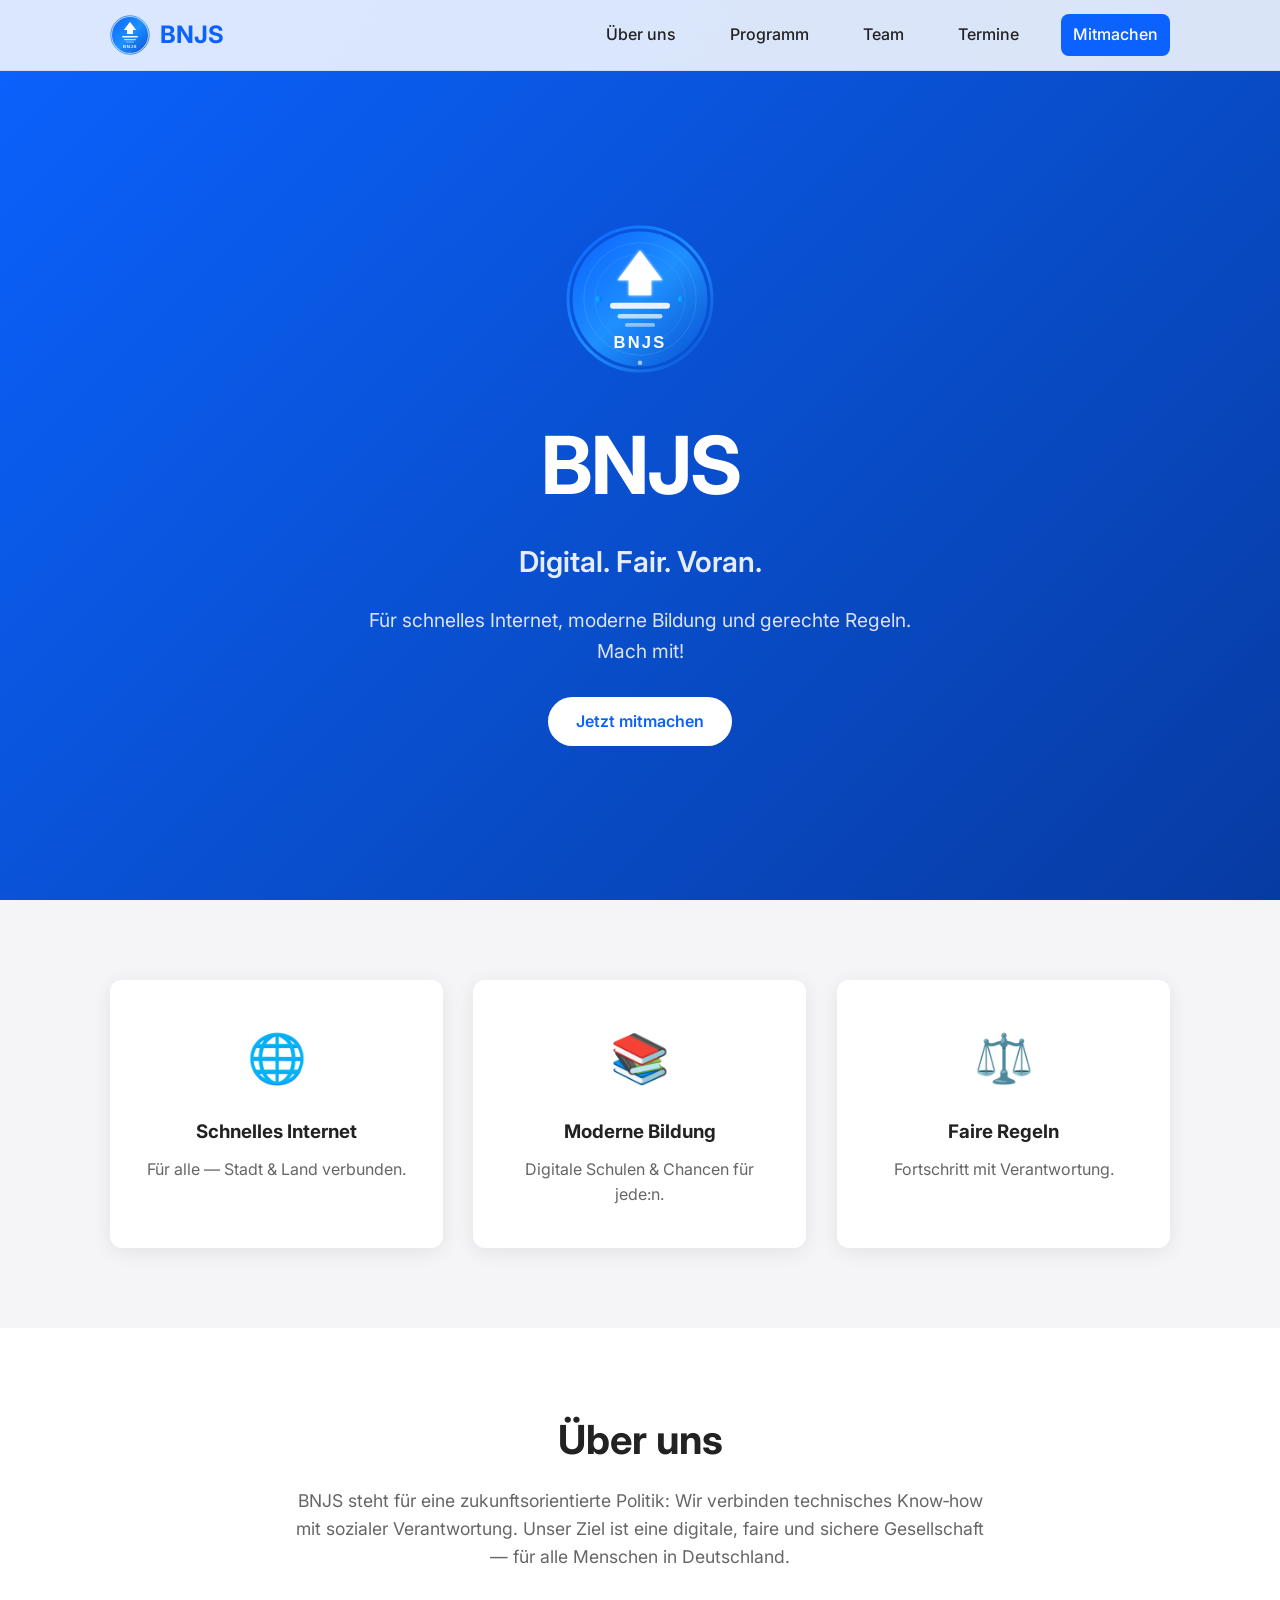
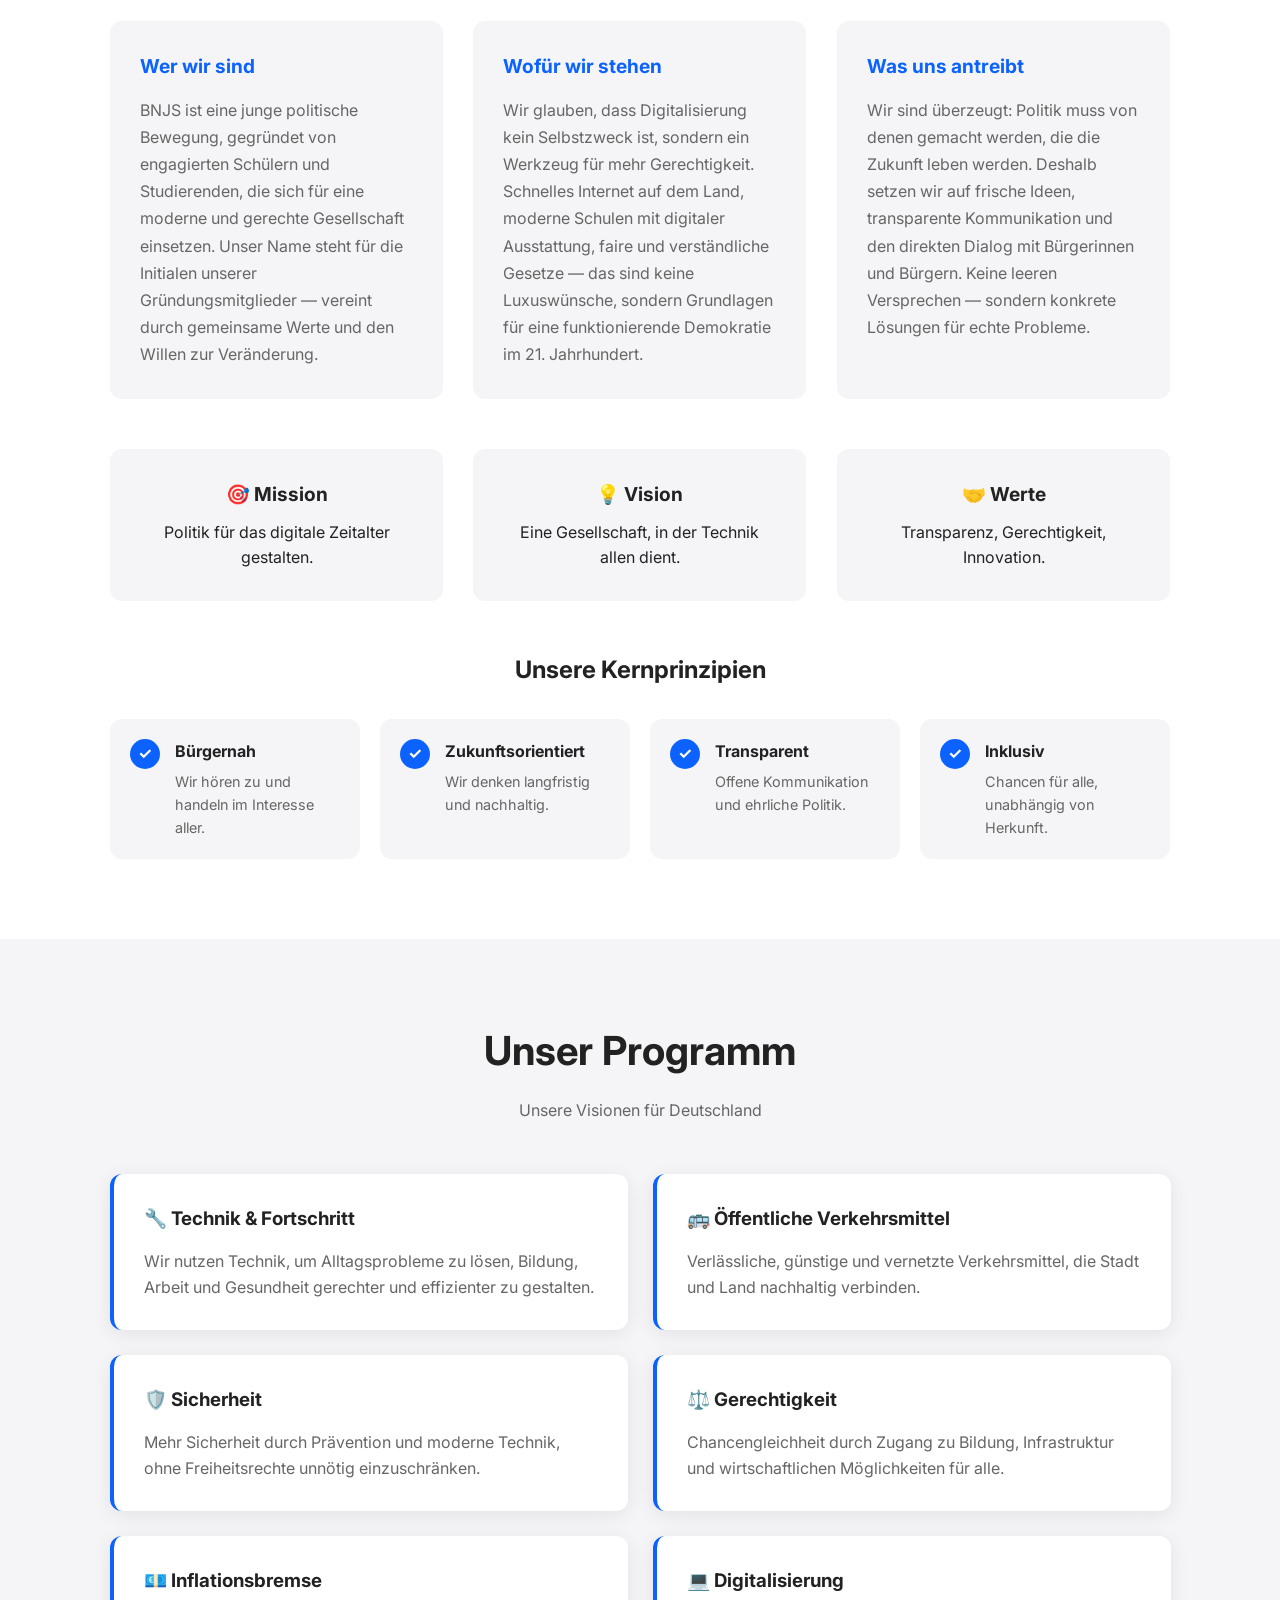
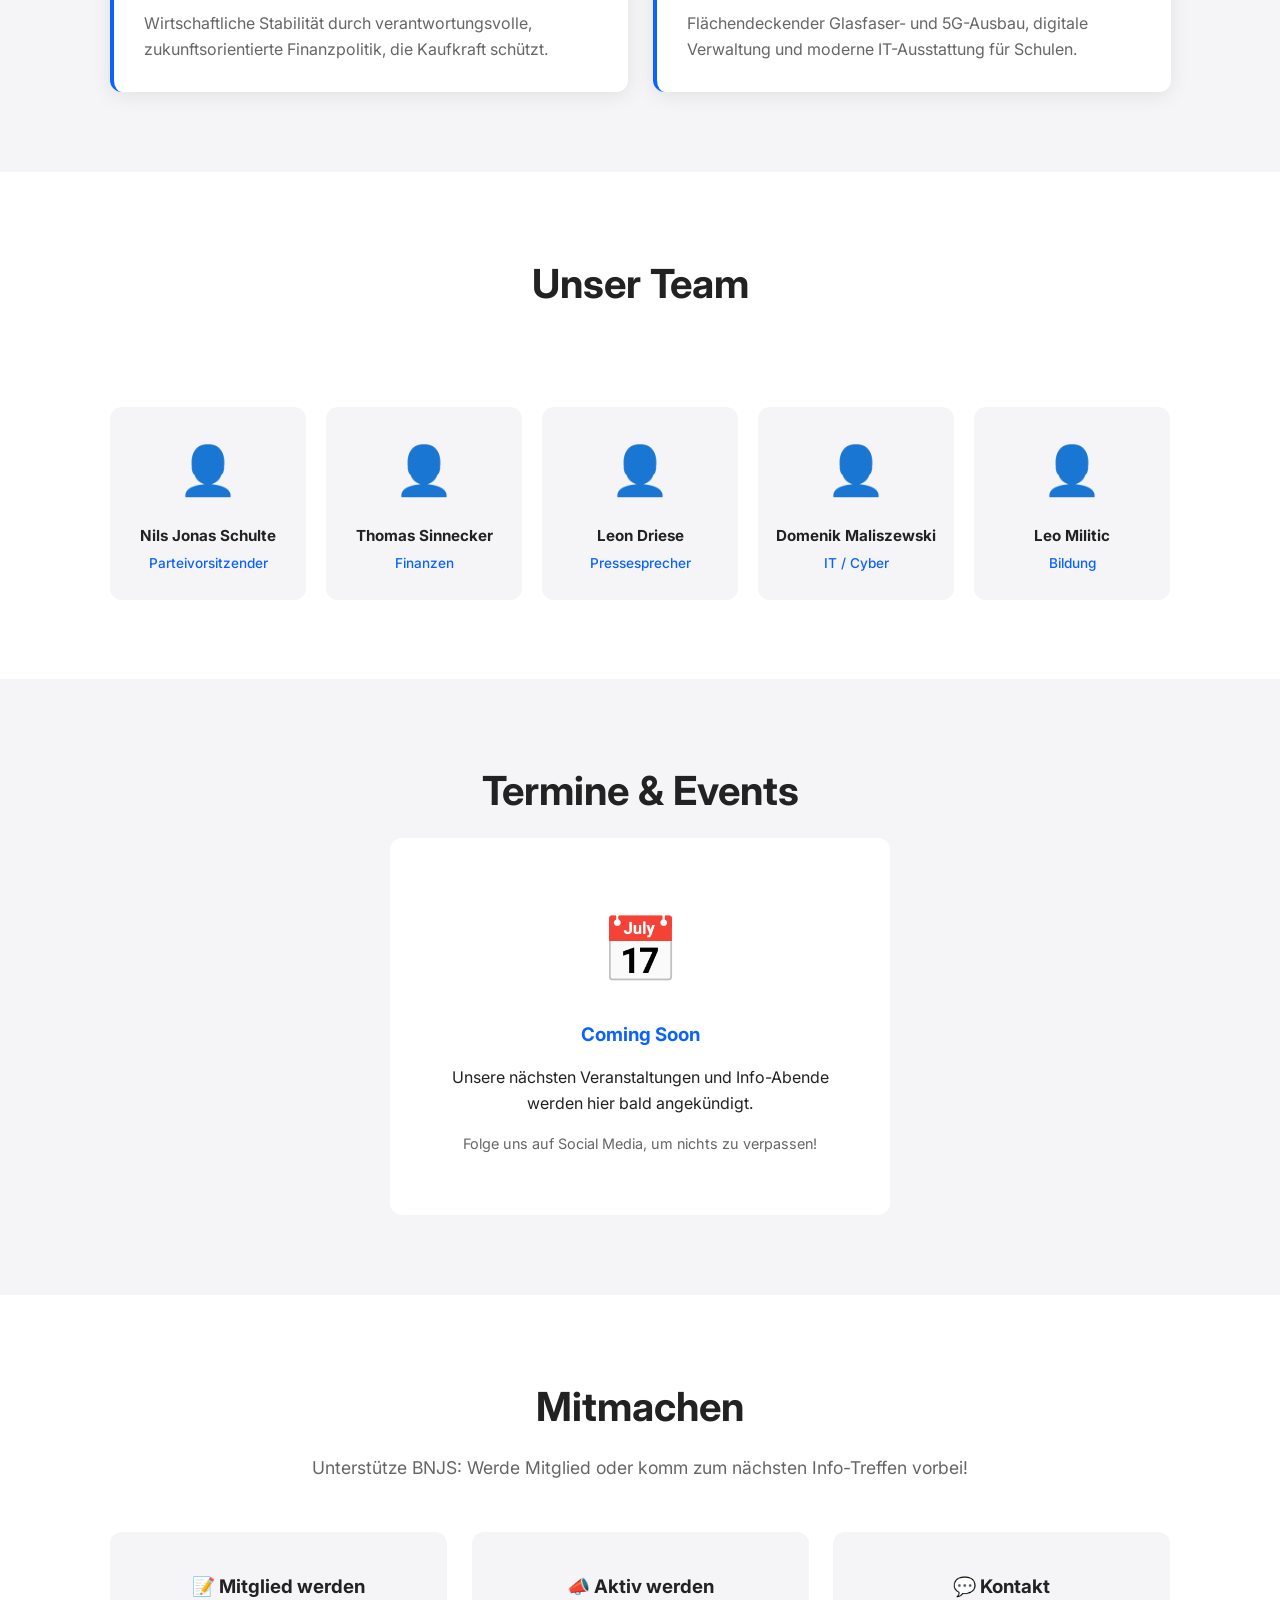
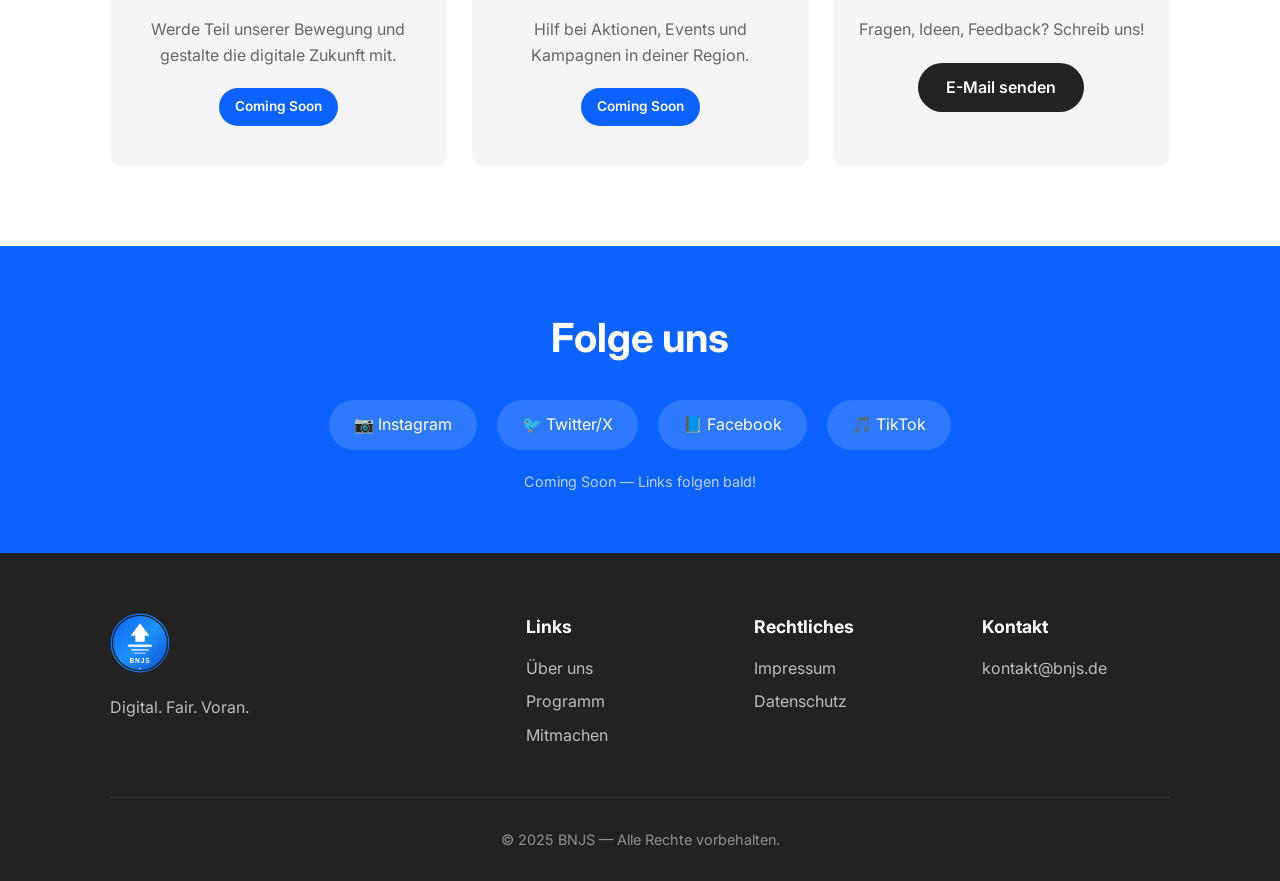
==== commit 94986582: "Add active state highlighting to navigation tabs" ====
--- a/index.html
+++ b/index.html
@@ -351,6 +351,32 @@
       }
     });
 
+    // Active navigation highlighting based on scroll position
+    const sections = document.querySelectorAll('section[id]');
+    const navLinks = document.querySelectorAll('.nav-links a[href^="#"]');
+
+    function updateActiveNav() {
+      let current = '';
+      
+      sections.forEach(section => {
+        const sectionTop = section.offsetTop;
+        const sectionHeight = section.clientHeight;
+        if (window.scrollY >= (sectionTop - 100)) {
+          current = section.getAttribute('id');
+        }
+      });
+
+      navLinks.forEach(link => {
+        link.classList.remove('active');
+        if (link.getAttribute('href') === '#' + current) {
+          link.classList.add('active');
+        }
+      });
+    }
+
+    window.addEventListener('scroll', updateActiveNav);
+    window.addEventListener('load', updateActiveNav);
+
     // Back to Top Button
     const backToTop = document.getElementById('backToTop');
     window.addEventListener('scroll', function() {
--- a/style.css
+++ b/style.css
@@ -44,7 +44,7 @@
   align-items: center;
   justify-content: center;
   z-index: 9999;
-  transition: opacity 0.5s, visibility 0.5s;
+  transition: opacity 0.3s, visibility 0.3s;
 }
 
 .loader.hidden {
@@ -60,12 +60,6 @@
 .loader-logo {
   font-size: 3rem;
   font-weight: 700;
-  animation: pulse 1.5s ease-in-out infinite;
-}
-
-@keyframes pulse {
-  0%, 100% { transform: scale(1); opacity: 1; }
-  50% { transform: scale(1.1); opacity: 0.8; }
 }
 
 /* Scroll Progress Bar */
@@ -80,38 +74,41 @@
   transition: width 0.1s;
 }
 
-/* Scroll Animations */
+/* Scroll Animations - GPU Optimized */
 .fade-in {
   opacity: 0;
-  transform: translateY(30px);
-  transition: opacity 0.6s ease-out, transform 0.6s ease-out;
+  transform: translateY(20px) translateZ(0);
+  transition: opacity 0.4s ease-out, transform 0.4s ease-out;
+  will-change: opacity, transform;
 }
 
 .fade-in.visible {
   opacity: 1;
-  transform: translateY(0);
+  transform: translateY(0) translateZ(0);
 }
 
 .fade-in-left {
   opacity: 0;
-  transform: translateX(-30px);
-  transition: opacity 0.6s ease-out, transform 0.6s ease-out;
+  transform: translateX(-20px) translateZ(0);
+  transition: opacity 0.4s ease-out, transform 0.4s ease-out;
+  will-change: opacity, transform;
 }
 
 .fade-in-left.visible {
   opacity: 1;
-  transform: translateX(0);
+  transform: translateX(0) translateZ(0);
 }
 
 .fade-in-right {
   opacity: 0;
-  transform: translateX(30px);
-  transition: opacity 0.6s ease-out, transform 0.6s ease-out;
+  transform: translateX(20px) translateZ(0);
+  transition: opacity 0.4s ease-out, transform 0.4s ease-out;
+  will-change: opacity, transform;
 }
 
 .fade-in-right.visible {
   opacity: 1;
-  transform: translateX(0);
+  transform: translateX(0) translateZ(0);
 }
 
 /* Back to Top Button */
@@ -222,6 +219,13 @@
   font-weight: 500;
   transition: var(--transition);
   position: relative;
+  padding: 8px 12px;
+  border-radius: 8px;
+}
+
+.nav-links a.active {
+  background: var(--primary-light);
+  color: var(--primary);
 }
 
 .nav-links a::after {
@@ -258,29 +262,9 @@
   border-radius: 50px;
   text-decoration: none;
   font-weight: 600;
-  transition: var(--transition);
+  transition: transform 0.2s ease, background 0.2s ease, box-shadow 0.2s ease;
   cursor: pointer;
   border: none;
-  position: relative;
-  overflow: hidden;
-}
-
-.btn::before {
-  content: '';
-  position: absolute;
-  top: 50%;
-  left: 50%;
-  width: 0;
-  height: 0;
-  background: rgba(255, 255, 255, 0.2);
-  border-radius: 50%;
-  transform: translate(-50%, -50%);
-  transition: width 0.6s, height 0.6s;
-}
-
-.btn:hover::before {
-  width: 300px;
-  height: 300px;
 }
 
 .btn-primary {
@@ -290,8 +274,8 @@
 
 .btn-primary:hover {
   background: var(--primary-dark);
-  transform: translateY(-3px);
-  box-shadow: 0 10px 30px rgba(11, 98, 255, 0.3);
+  transform: translateY(-2px);
+  box-shadow: 0 5px 15px rgba(11, 98, 255, 0.3);
 }
 
 .btn-secondary {
@@ -307,6 +291,10 @@
   padding: 10px 20px;
   background: var(--primary);
   color: var(--light) !important;
+}
+
+.btn-nav.active {
+  background: var(--primary-dark);
 }
 
 /* Hero */
@@ -323,23 +311,6 @@
   overflow: hidden;
 }
 
-.hero::before {
-  content: '';
-  position: absolute;
-  top: -50%;
-  left: -50%;
-  width: 200%;
-  height: 200%;
-  background: radial-gradient(circle, rgba(255,255,255,0.1) 0%, transparent 50%);
-  animation: float 15s ease-in-out infinite;
-}
-
-@keyframes float {
-  0%, 100% { transform: translate(0, 0) rotate(0deg); }
-  33% { transform: translate(30px, -30px) rotate(120deg); }
-  66% { transform: translate(-20px, 20px) rotate(240deg); }
-}
-
 .hero-content {
   position: relative;
   z-index: 1;
@@ -385,17 +356,13 @@
 }
 
 .hero-logo {
-  animation: fadeIn 1s ease-out, float-gentle 3s ease-in-out infinite;
+  animation: fadeIn 0.8s ease-out;
+  will-change: transform;
 }
 
 @keyframes fadeIn {
-  from { opacity: 0; transform: scale(0.8); }
+  from { opacity: 0; transform: scale(0.9); }
   to { opacity: 1; transform: scale(1); }
-}
-
-@keyframes float-gentle {
-  0%, 100% { transform: translateY(0); }
-  50% { transform: translateY(-10px); }
 }
 
 /* Features */
@@ -416,25 +383,19 @@
   border-radius: var(--radius);
   text-align: center;
   box-shadow: var(--shadow);
-  transition: var(--transition);
-  border: 1px solid transparent;
+  transition: transform 0.2s ease, box-shadow 0.2s ease;
+  transform: translateZ(0);
 }
 
 .feature-card:hover {
-  transform: translateY(-10px);
+  transform: translateY(-5px) translateZ(0);
   box-shadow: var(--shadow-hover);
-  border-color: var(--primary-light);
 }
 
 .feature-icon {
   font-size: 3rem;
   margin-bottom: 20px;
   display: inline-block;
-  transition: var(--transition);
-}
-
-.feature-card:hover .feature-icon {
-  transform: scale(1.2);
 }
 
 .feature-card h3 {
@@ -592,28 +553,12 @@
   border-radius: var(--radius);
   box-shadow: var(--shadow);
   border-left: 4px solid var(--primary);
-  transition: var(--transition);
-  position: relative;
-  overflow: hidden;
-}
-
-.programm-card::before {
-  content: '';
-  position: absolute;
-  top: 0;
-  left: 0;
-  width: 4px;
-  height: 0;
-  background: var(--primary-dark);
-  transition: height 0.3s ease;
-}
-
-.programm-card:hover::before {
-  height: 100%;
+  transition: transform 0.2s ease, box-shadow 0.2s ease;
+  transform: translateZ(0);
 }
 
 .programm-card:hover {
-  transform: translateX(10px);
+  transform: translateX(5px) translateZ(0);
   box-shadow: var(--shadow-hover);
 }
 
@@ -642,25 +587,20 @@
   padding: 25px 15px;
   background: var(--gray);
   border-radius: var(--radius);
-  transition: var(--transition);
+  transition: transform 0.2s ease, box-shadow 0.2s ease;
   cursor: pointer;
+  transform: translateZ(0);
 }
 
 .team-card:hover {
-  transform: translateY(-10px) scale(1.02);
+  transform: translateY(-5px) translateZ(0);
   box-shadow: var(--shadow-hover);
-  background: var(--light);
 }
 
 .team-avatar {
   font-size: 3rem;
   margin-bottom: 15px;
   display: inline-block;
-  transition: var(--transition);
-}
-
-.team-card:hover .team-avatar {
-  transform: scale(1.2);
 }
 
 .team-card h4 {
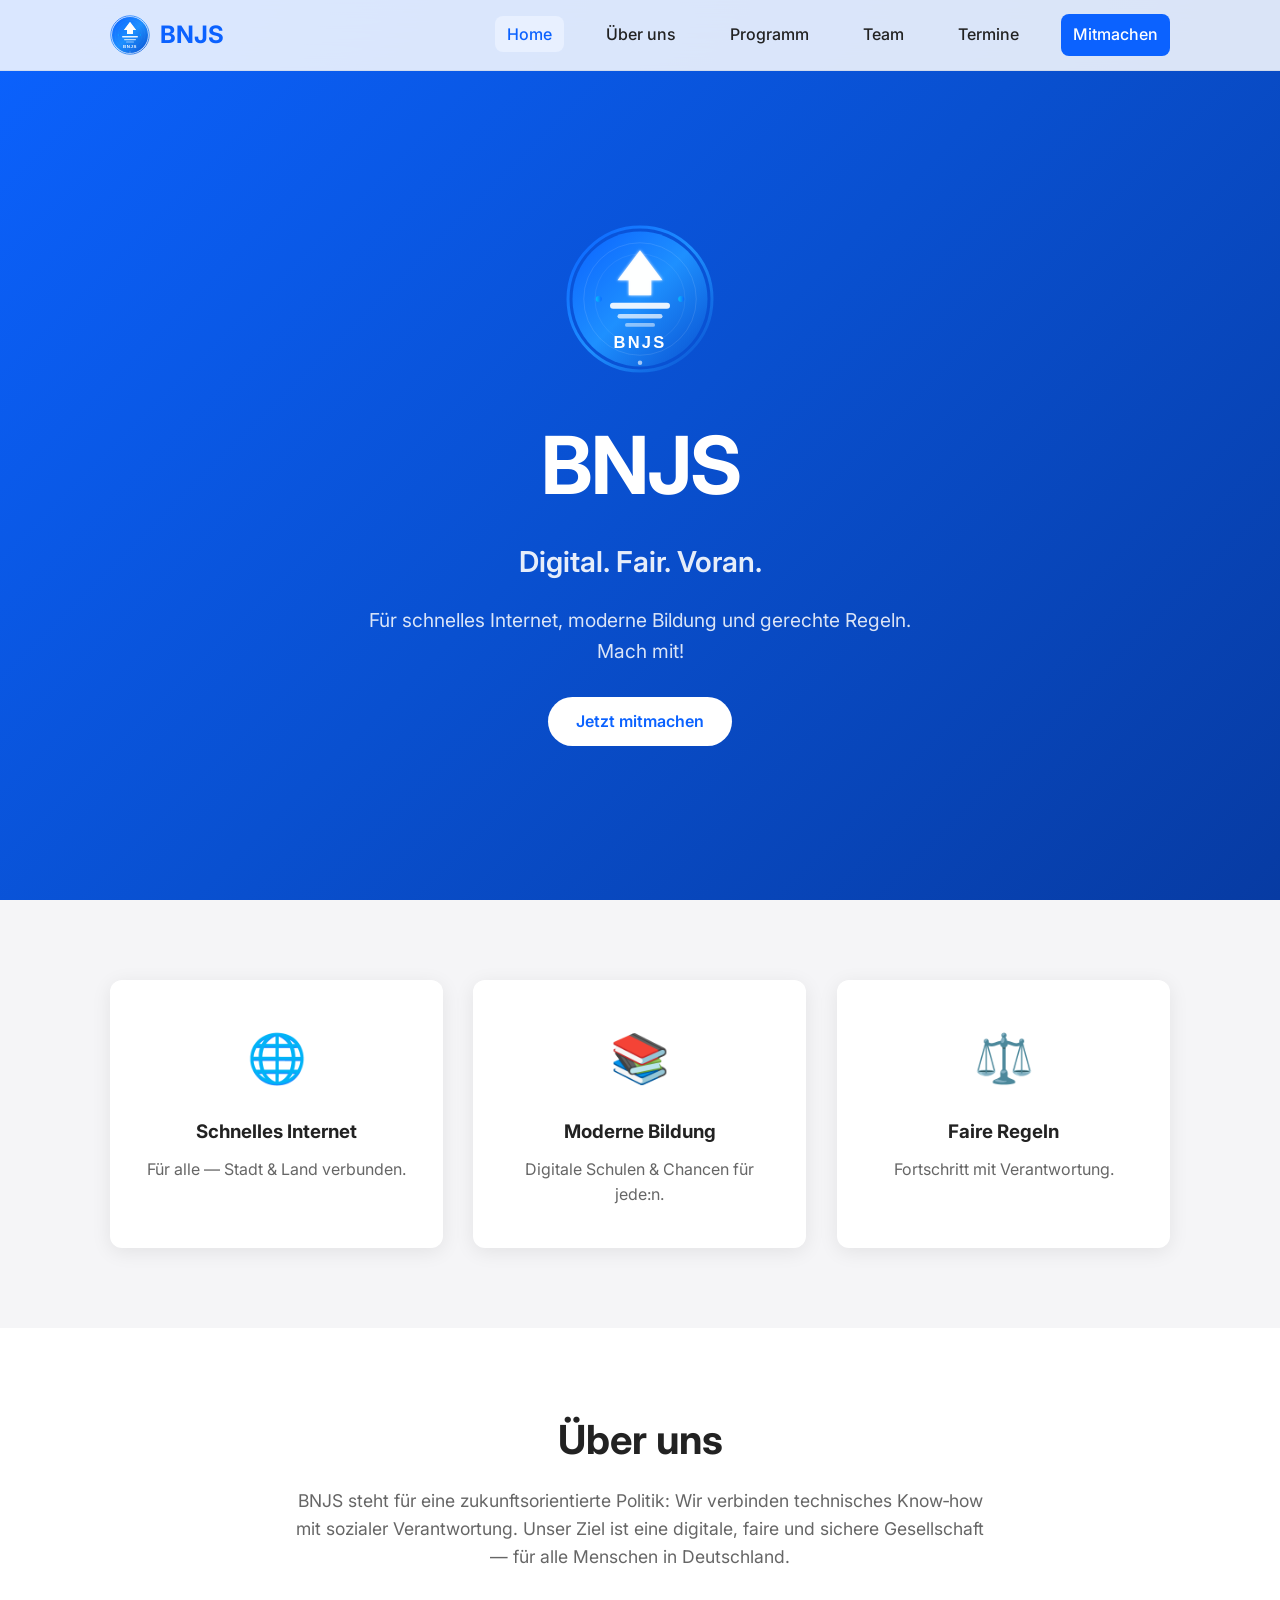
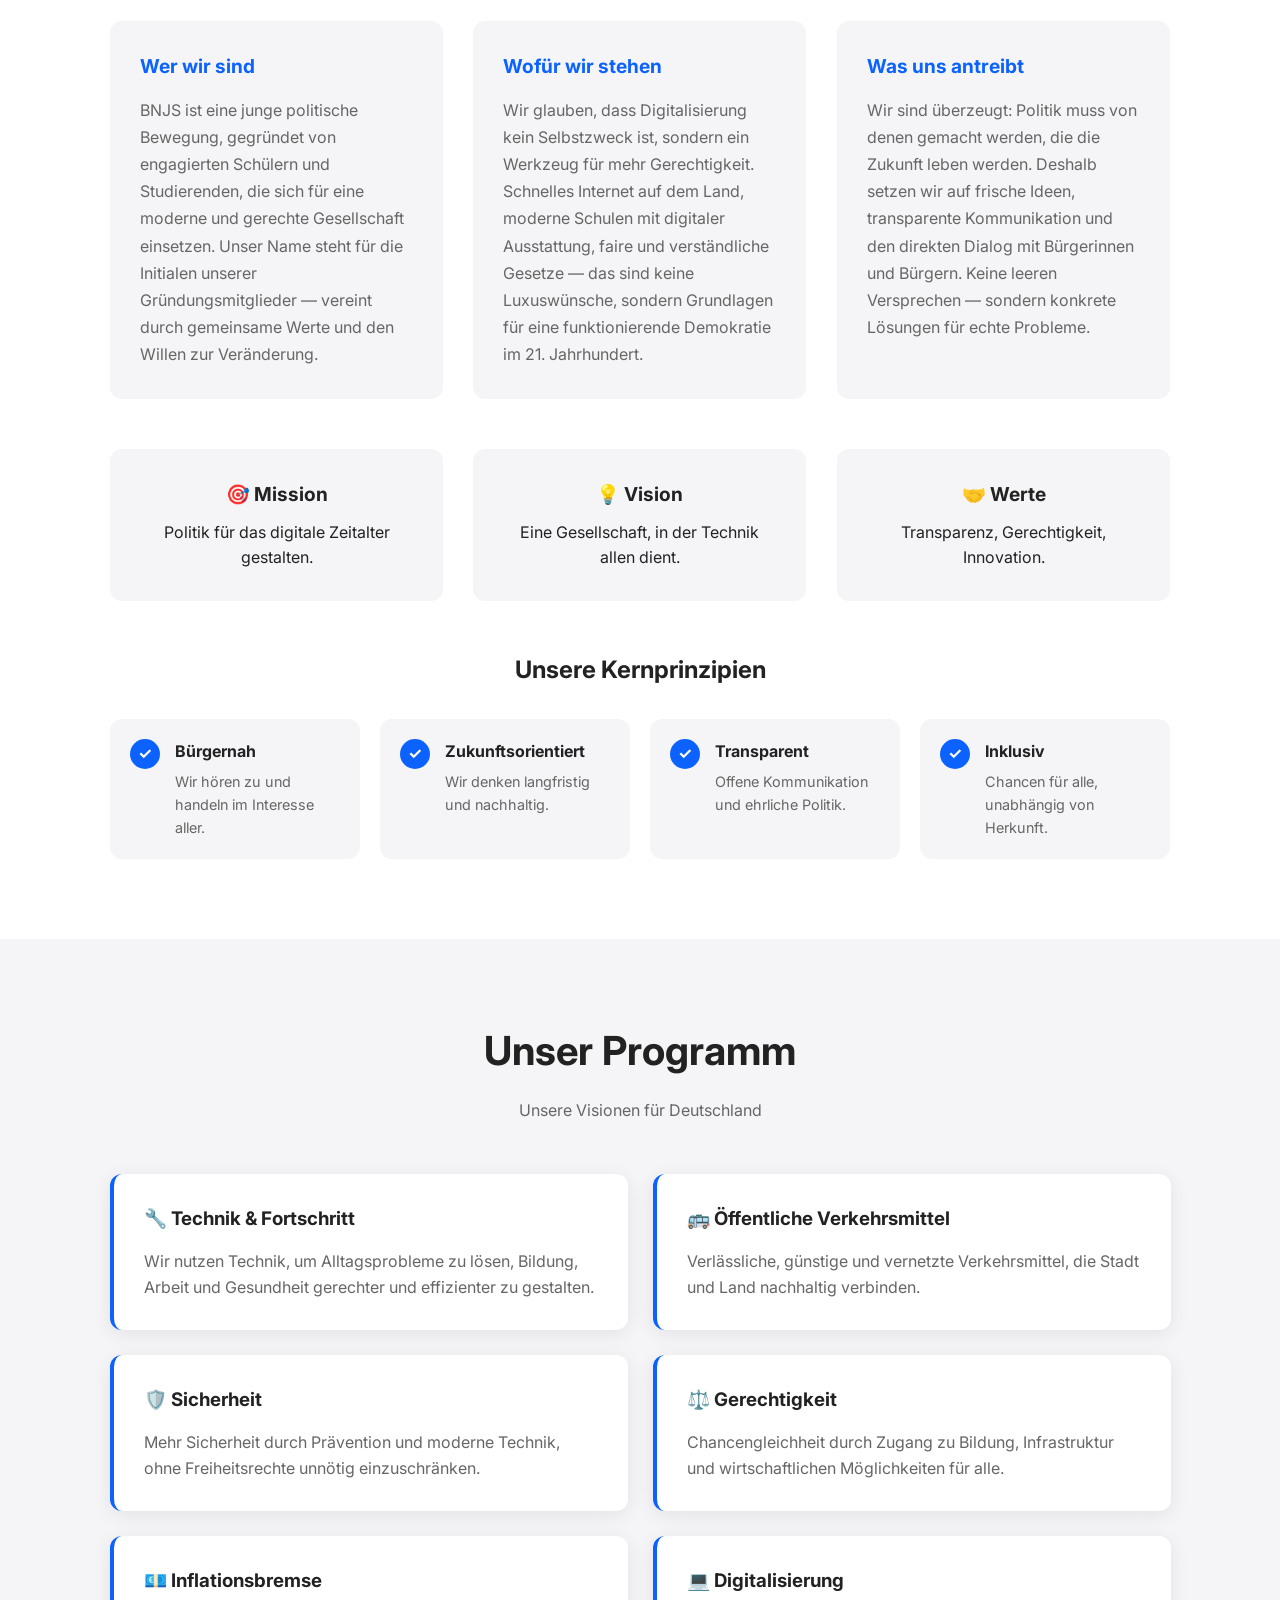
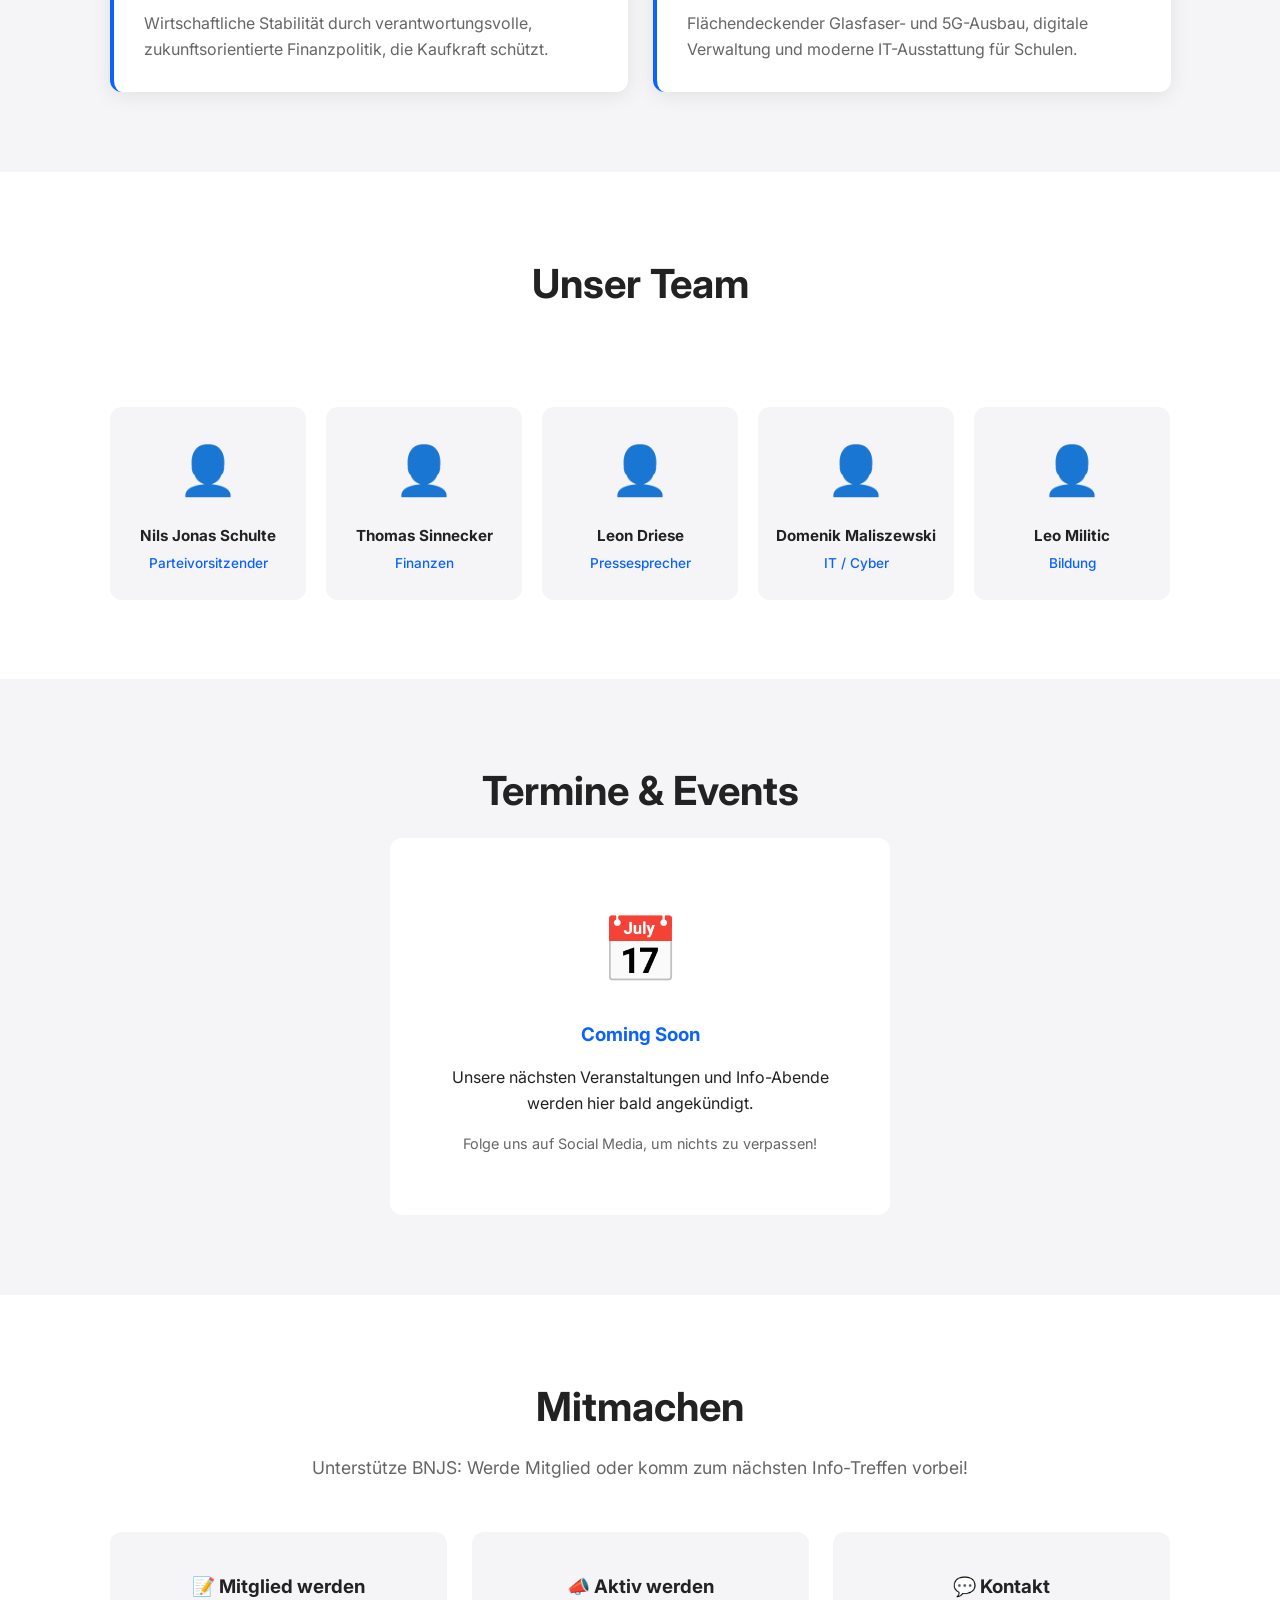
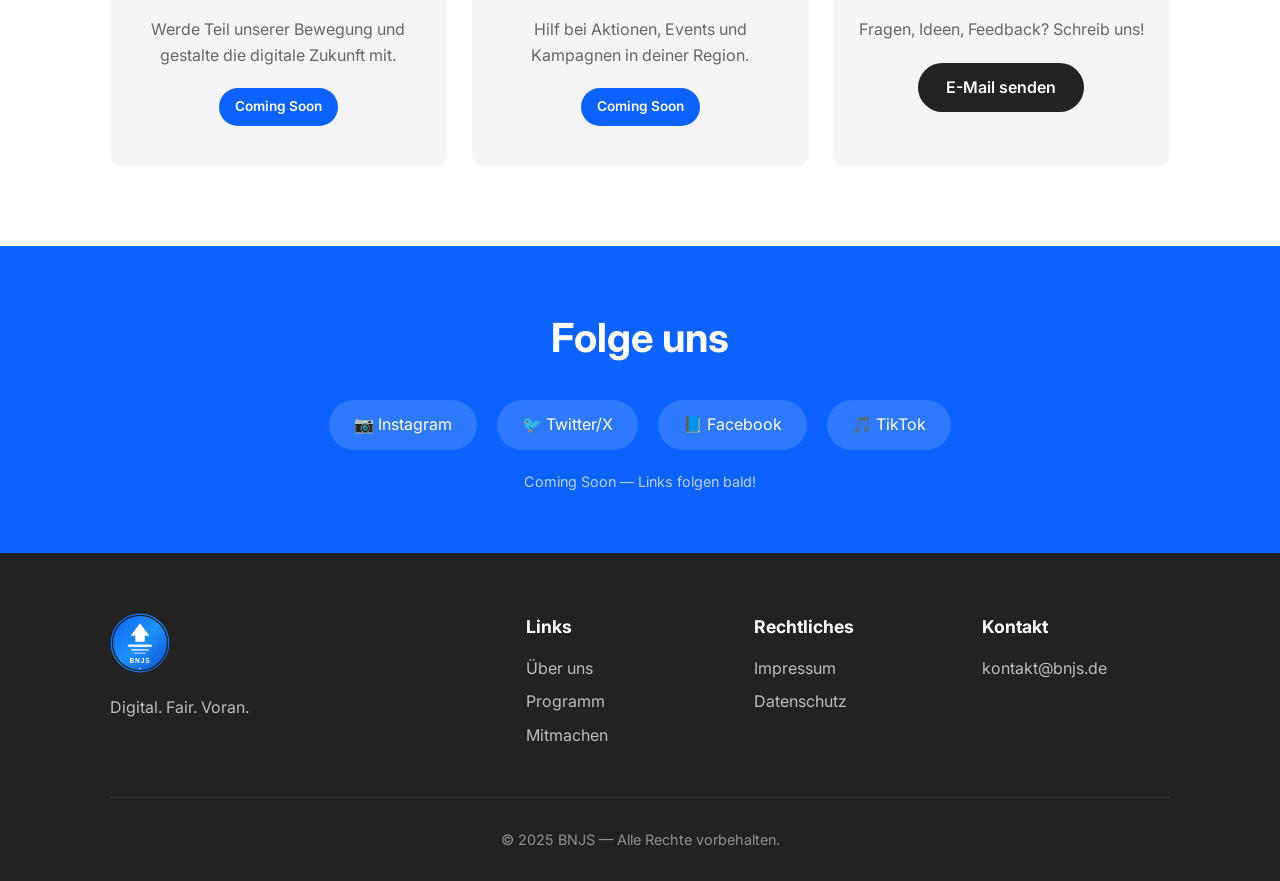
==== commit 757a5c01: "Fix active navigation state implementation" ====
--- a/index.html
+++ b/index.html
@@ -34,11 +34,12 @@
         <span>BNJS</span>
       </a>
       <ul class="nav-links">
-        <li><a href="#about">Über uns</a></li>
-        <li><a href="#programm">Programm</a></li>
-        <li><a href="#team">Team</a></li>
-        <li><a href="#termine">Termine</a></li>
-        <li><a href="#mitmachen" class="btn btn-nav">Mitmachen</a></li>
+        <li><a href="#hero" data-section="hero">Home</a></li>
+        <li><a href="#about" data-section="about">Über uns</a></li>
+        <li><a href="#programm" data-section="programm">Programm</a></li>
+        <li><a href="#team" data-section="team">Team</a></li>
+        <li><a href="#termine" data-section="termine">Termine</a></li>
+        <li><a href="#mitmachen" class="btn btn-nav" data-section="mitmachen">Mitmachen</a></li>
       </ul>
       <button class="mobile-menu-btn" aria-label="Menü">☰</button>
     </div>
@@ -352,23 +353,27 @@
     });
 
     // Active navigation highlighting based on scroll position
-    const sections = document.querySelectorAll('section[id]');
-    const navLinks = document.querySelectorAll('.nav-links a[href^="#"]');
+    const sections = document.querySelectorAll('section[id], header[id]');
+    const navLinks = document.querySelectorAll('.nav-links a[data-section]');
 
     function updateActiveNav() {
       let current = '';
+      let scrollPos = window.scrollY + 150; // Offset for navbar height
       
       sections.forEach(section => {
         const sectionTop = section.offsetTop;
         const sectionHeight = section.clientHeight;
-        if (window.scrollY >= (sectionTop - 100)) {
-          current = section.getAttribute('id');
+        const sectionId = section.getAttribute('id');
+        
+        if (scrollPos >= sectionTop && scrollPos < sectionTop + sectionHeight) {
+          current = sectionId;
         }
       });
 
       navLinks.forEach(link => {
         link.classList.remove('active');
-        if (link.getAttribute('href') === '#' + current) {
+        const linkSection = link.getAttribute('data-section');
+        if (linkSection === current) {
           link.classList.add('active');
         }
       });
